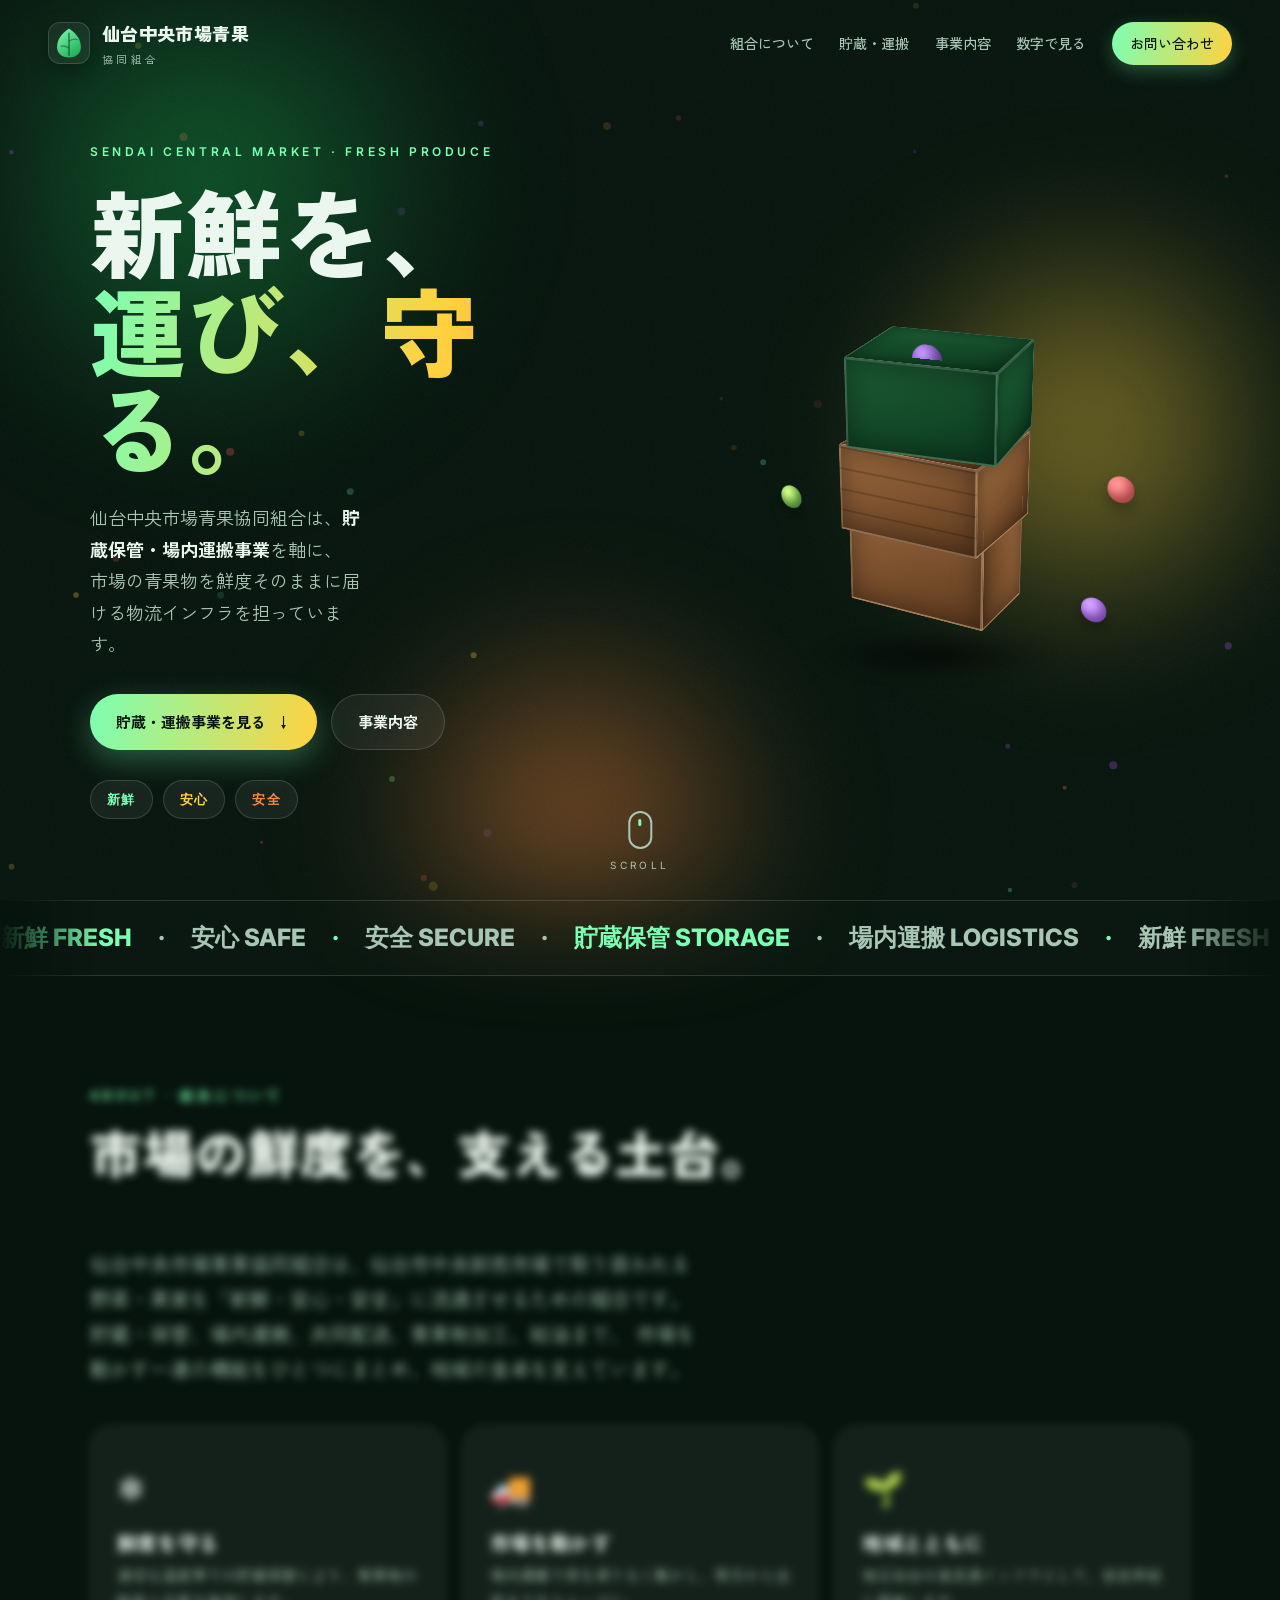
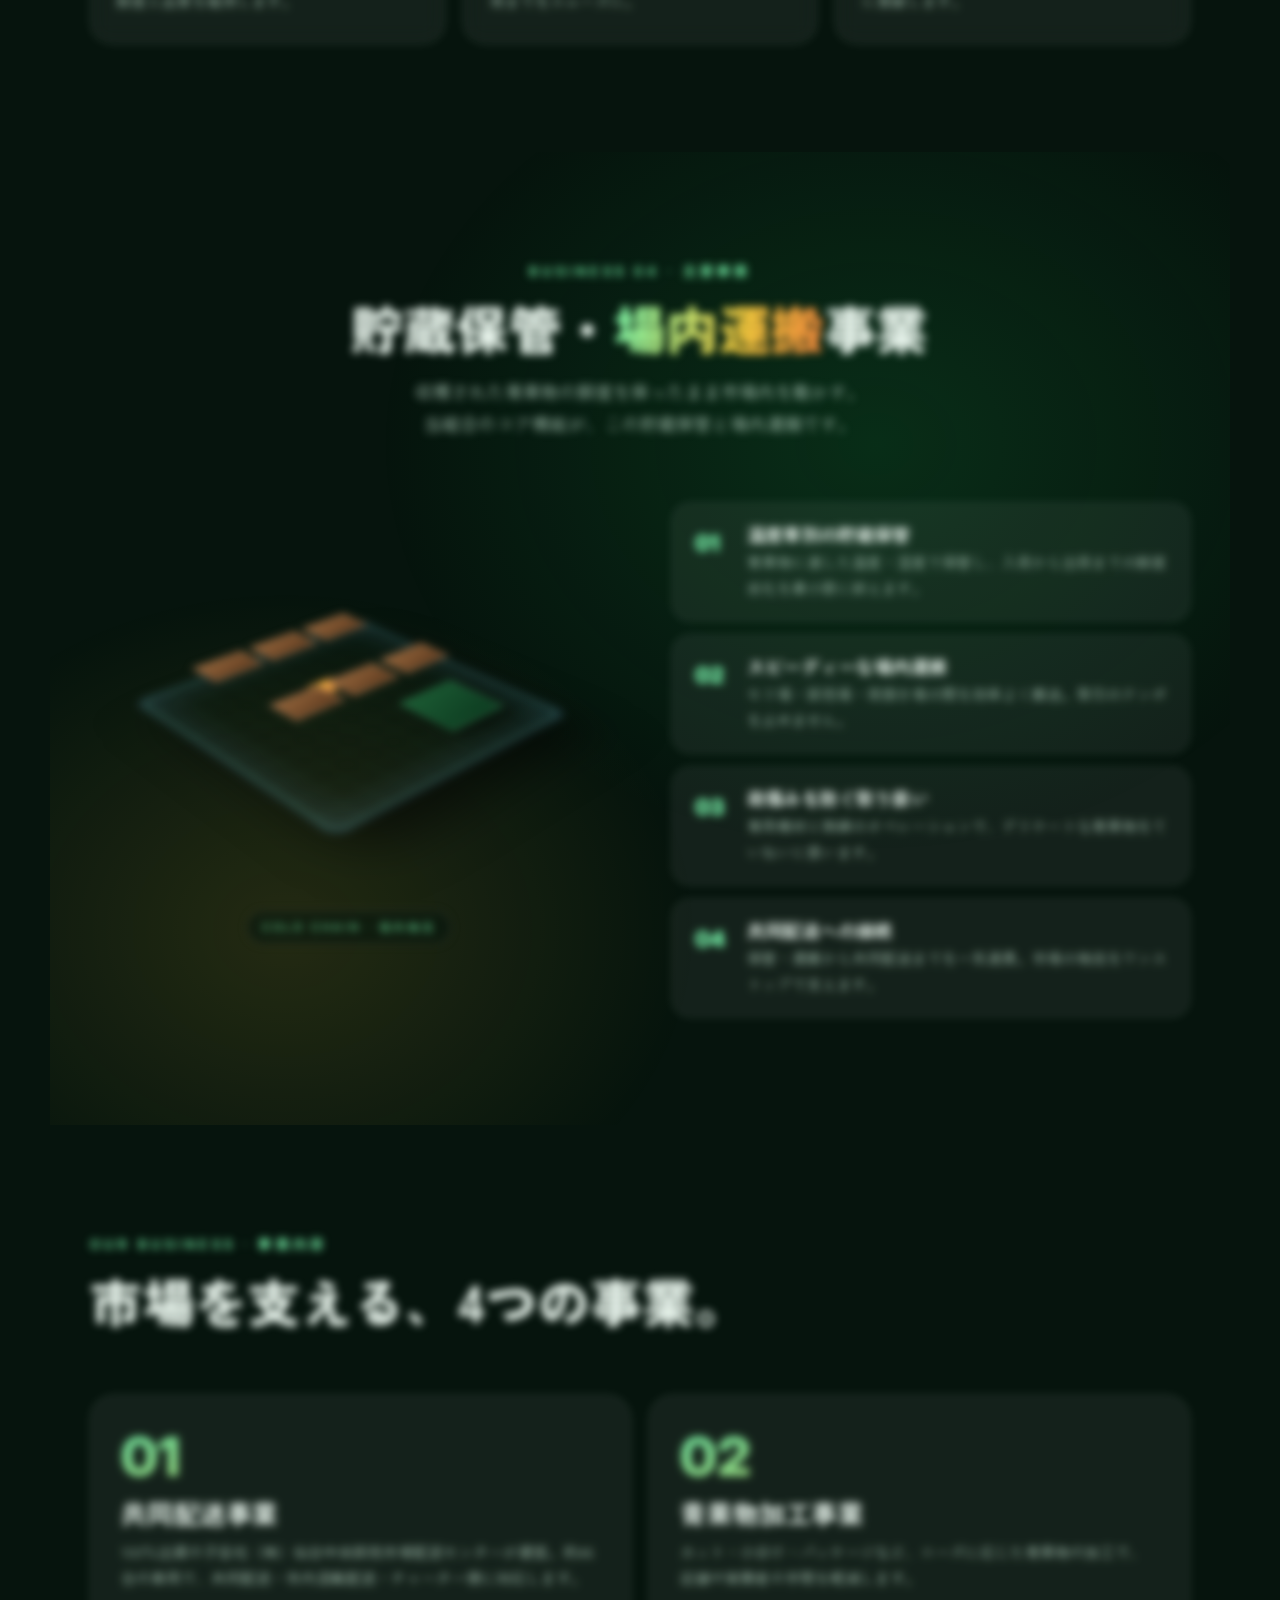
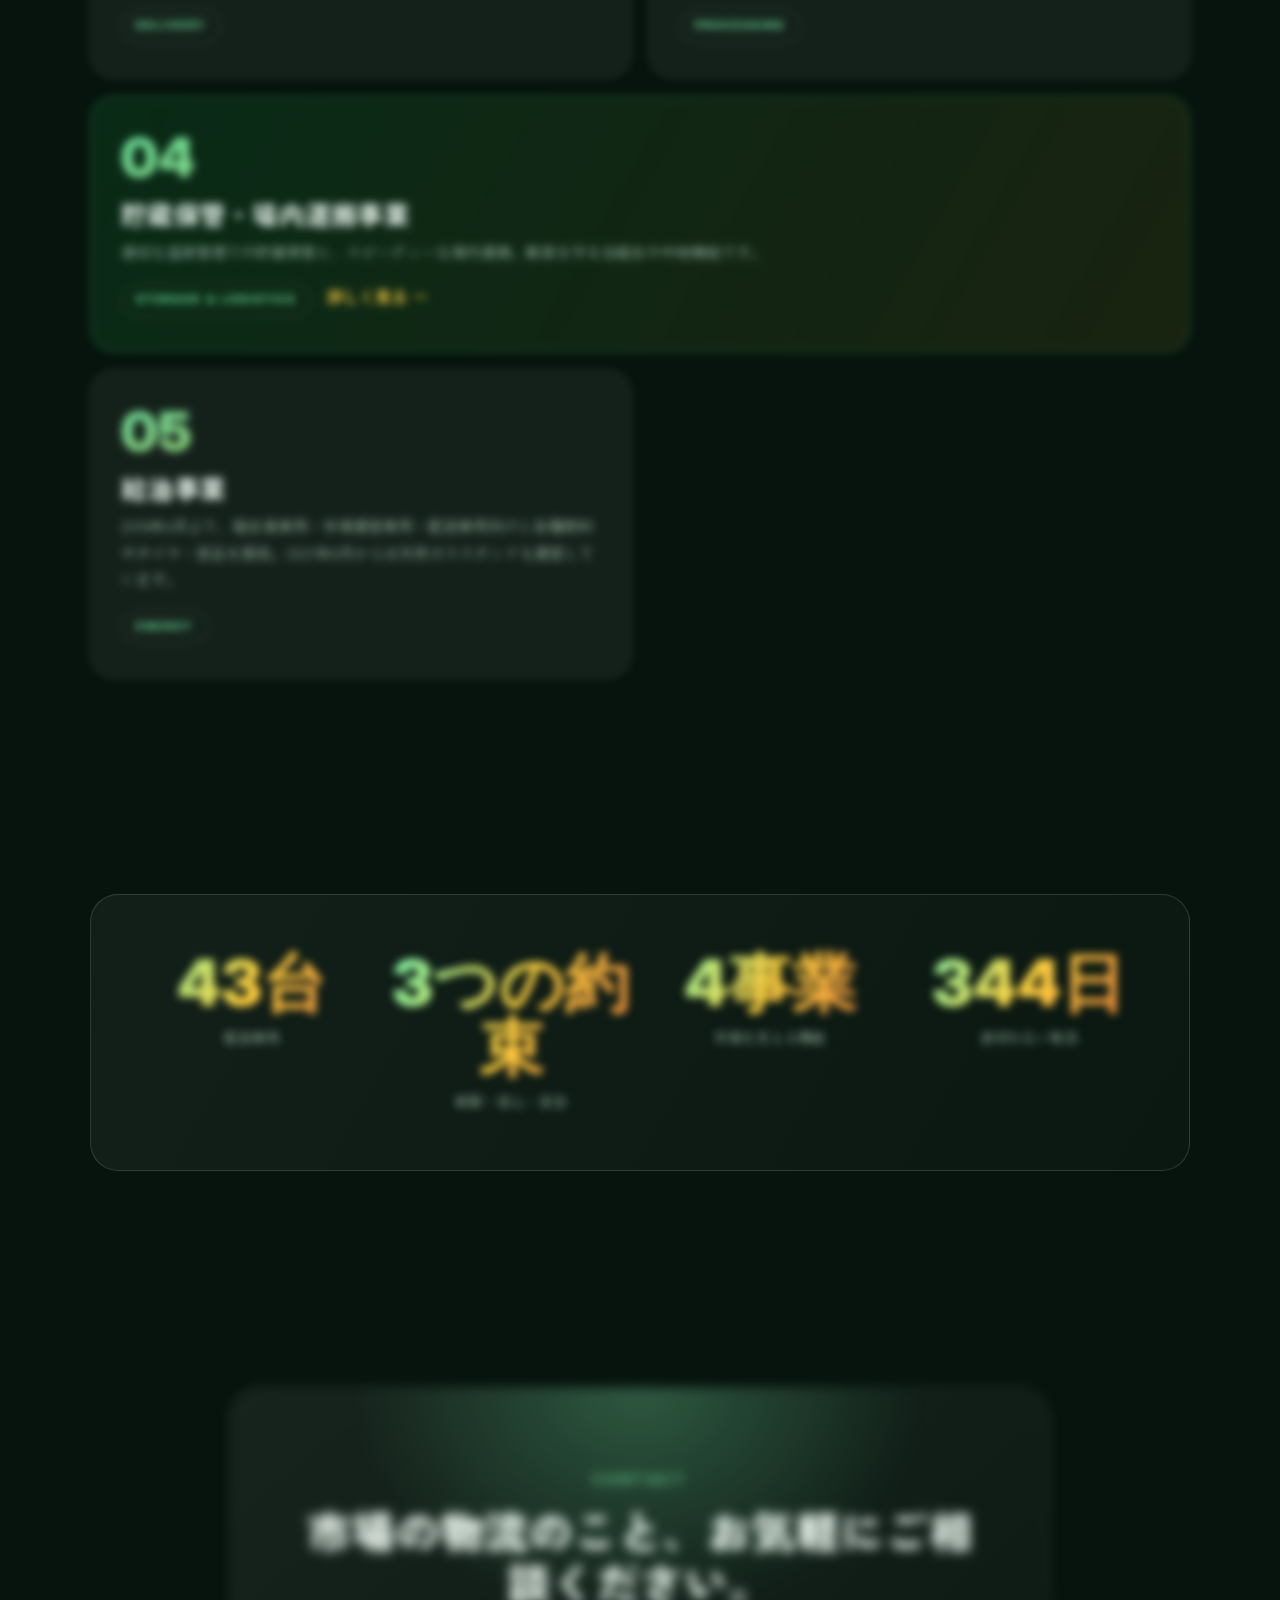
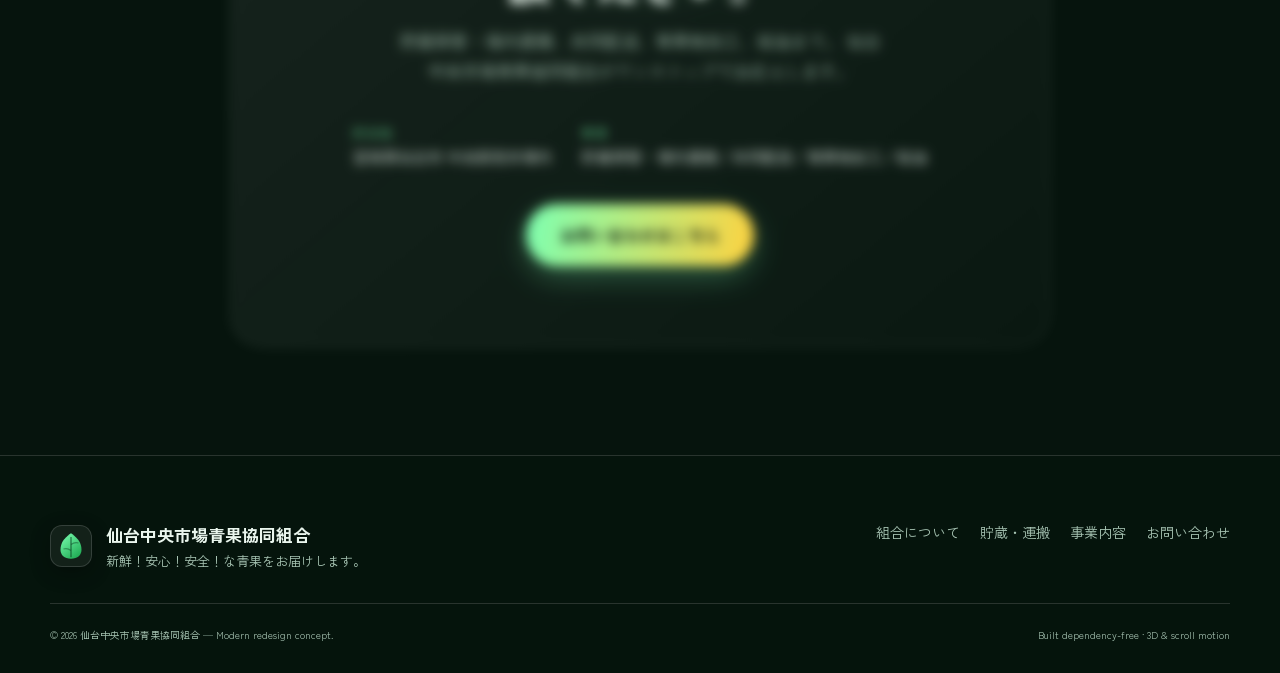
==== sendai-seika-modern/index.html @ ae113f22 "Add modern 3D redesign of Sendai Central Market produce co-op site New self-contained website (senda" ====
<!DOCTYPE html>
<html lang="ja">
<head>
<meta charset="UTF-8" />
<meta name="viewport" content="width=device-width, initial-scale=1.0" />
<meta name="theme-color" content="#0a1f14" />
<title>仙台中央市場青果協同組合 ｜ 貯蔵保管・場内運搬事業</title>
<meta name="description" content="新鮮！安心！安全！な青果をお届けする仙台中央市場青果協同組合。貯蔵保管・場内運搬事業を中心に、共同配送・青果物加工・給油事業を展開しています。" />
<link rel="preconnect" href="https://fonts.googleapis.com" />
<link rel="preconnect" href="https://fonts.gstatic.com" crossorigin />
<link href="https://fonts.googleapis.com/css2?family=Inter:wght@400;500;600;800;900&family=Noto+Sans+JP:wght@400;500;700;900&family=Zen+Kaku+Gothic+New:wght@500;700;900&display=swap" rel="stylesheet" />
<link rel="icon" href="assets/favicon.svg" type="image/svg+xml" />
<link rel="stylesheet" href="css/styles.css" />
</head>
<body>

<!-- ===== Scroll progress bar ===== -->
<div class="scroll-progress" id="scrollProgress" aria-hidden="true"></div>

<!-- ===== Animated grain / aurora background ===== -->
<canvas id="bgCanvas" class="bg-canvas" aria-hidden="true"></canvas>
<div class="aurora" aria-hidden="true">
  <span class="aurora__blob aurora__blob--1"></span>
  <span class="aurora__blob aurora__blob--2"></span>
  <span class="aurora__blob aurora__blob--3"></span>
</div>

<!-- ===== Navigation ===== -->
<header class="nav" id="nav">
  <a class="nav__brand" href="#top" aria-label="仙台中央市場青果協同組合 トップへ">
    <span class="nav__logo" aria-hidden="true">
      <svg viewBox="0 0 40 40" width="34" height="34"><use href="#leafmark"/></svg>
    </span>
    <span class="nav__brand-text">
      <strong>仙台中央市場青果</strong>
      <small>協同組合</small>
    </span>
  </a>
  <nav class="nav__links" aria-label="メインメニュー">
    <a href="#about">組合について</a>
    <a href="#focus">貯蔵・運搬</a>
    <a href="#business">事業内容</a>
    <a href="#stats">数字で見る</a>
    <a href="#contact" class="nav__cta">お問い合わせ</a>
  </nav>
  <button class="nav__burger" id="navBurger" aria-label="メニューを開く" aria-expanded="false">
    <span></span><span></span><span></span>
  </button>
</header>

<main id="top">

  <!-- ============ HERO ============ -->
  <section class="hero" id="hero">
    <div class="hero__copy">
      <p class="hero__eyebrow reveal" data-reveal>SENDAI CENTRAL MARKET · FRESH PRODUCE</p>
      <h1 class="hero__title">
        <span class="reveal" data-reveal data-delay="0">新鮮を、</span>
        <span class="reveal grad" data-reveal data-delay="80">運び、守る。</span>
      </h1>
      <p class="hero__lead reveal" data-reveal data-delay="160">
        仙台中央市場青果協同組合は、<strong>貯蔵保管・場内運搬事業</strong>を軸に、
        市場の青果物を鮮度そのままに届ける物流インフラを担っています。
      </p>
      <div class="hero__actions reveal" data-reveal data-delay="240">
        <a href="#focus" class="btn btn--primary">貯蔵・運搬事業を見る <span aria-hidden="true">↓</span></a>
        <a href="#business" class="btn btn--ghost">事業内容</a>
      </div>
      <ul class="hero__pills reveal" data-reveal data-delay="320">
        <li>新鮮</li><li>安心</li><li>安全</li>
      </ul>
    </div>

    <!-- Pure-CSS 3D scene: rotating stack of produce crates -->
    <div class="hero__stage" aria-hidden="true">
      <div class="scene3d" id="heroScene">
        <div class="crate-stack" id="crateStack">
          <!-- crate -->
          <div class="crate crate--1">
            <div class="crate__face crate__face--top"></div>
            <div class="crate__face crate__face--bottom"></div>
            <div class="crate__face crate__face--front"></div>
            <div class="crate__face crate__face--back"></div>
            <div class="crate__face crate__face--left"></div>
            <div class="crate__face crate__face--right"></div>
            <div class="crate__produce produce--tomato"></div>
            <div class="crate__produce produce--lemon"></div>
            <div class="crate__produce produce--green"></div>
          </div>
          <div class="crate crate--2">
            <div class="crate__face crate__face--top"></div>
            <div class="crate__face crate__face--bottom"></div>
            <div class="crate__face crate__face--front"></div>
            <div class="crate__face crate__face--back"></div>
            <div class="crate__face crate__face--left"></div>
            <div class="crate__face crate__face--right"></div>
            <div class="crate__produce produce--orange"></div>
            <div class="crate__produce produce--green2"></div>
          </div>
          <div class="crate crate--3">
            <div class="crate__face crate__face--top"></div>
            <div class="crate__face crate__face--bottom"></div>
            <div class="crate__face crate__face--front"></div>
            <div class="crate__face crate__face--back"></div>
            <div class="crate__face crate__face--left"></div>
            <div class="crate__face crate__face--right"></div>
            <div class="crate__produce produce--eggplant"></div>
          </div>
          <!-- floating fruits orbiting the stack -->
          <span class="orbit orbit--a"><i class="fruit fruit--apple"></i></span>
          <span class="orbit orbit--b"><i class="fruit fruit--lime"></i></span>
          <span class="orbit orbit--c"><i class="fruit fruit--berry"></i></span>
        </div>
        <div class="scene3d__shadow"></div>
      </div>
    </div>

    <a class="hero__scroll" href="#about" aria-label="下にスクロール">
      <span class="mouse"><span></span></span>
      <span class="hero__scroll-text">SCROLL</span>
    </a>
  </section>

  <!-- ============ MARQUEE ============ -->
  <div class="marquee" aria-hidden="true">
    <div class="marquee__track">
      <span>新鮮 FRESH</span><span>·</span><span>安心 SAFE</span><span>·</span><span>安全 SECURE</span><span>·</span>
      <span>貯蔵保管 STORAGE</span><span>·</span><span>場内運搬 LOGISTICS</span><span>·</span>
      <span>新鮮 FRESH</span><span>·</span><span>安心 SAFE</span><span>·</span><span>安全 SECURE</span><span>·</span>
      <span>貯蔵保管 STORAGE</span><span>·</span><span>場内運搬 LOGISTICS</span><span>·</span>
    </div>
  </div>

  <!-- ============ ABOUT ============ -->
  <section class="section about" id="about">
    <div class="section__head">
      <p class="kicker reveal" data-reveal>ABOUT · 組合について</p>
      <h2 class="reveal" data-reveal data-delay="80">市場の鮮度を、<br class="br-sp">支える土台。</h2>
    </div>
    <div class="about__grid">
      <p class="about__lead reveal" data-reveal data-delay="120">
        仙台中央市場青果協同組合は、仙台市中央卸売市場で取り扱われる
        野菜・果実を「新鮮・安心・安全」に流通させるための組合です。
        貯蔵・保管、場内運搬、共同配送、青果物加工、給油まで、
        市場を動かす一連の機能をひとつにまとめ、地域の食卓を支えています。
      </p>
      <div class="about__cards">
        <article class="glass tilt reveal" data-reveal data-delay="160">
          <div class="glass__icon">❄️</div>
          <h3>鮮度を守る</h3>
          <p>適切な温度帯での貯蔵保管により、青果物の鮮度と品質を維持します。</p>
        </article>
        <article class="glass tilt reveal" data-reveal data-delay="240">
          <div class="glass__icon">🚚</div>
          <h3>市場を動かす</h3>
          <p>場内運搬で荷を滞りなく動かし、取引から出荷までをスムーズに。</p>
        </article>
        <article class="glass tilt reveal" data-reveal data-delay="320">
          <div class="glass__icon">🌱</div>
          <h3>地域とともに</h3>
          <p>地元仙台の食流通インフラとして、安定供給に貢献します。</p>
        </article>
      </div>
    </div>
  </section>

  <!-- ============ FOCUS: business4 ============ -->
  <section class="section focus" id="focus">
    <div class="focus__bg" aria-hidden="true"></div>
    <div class="section__head section__head--center">
      <p class="kicker reveal" data-reveal>BUSINESS 04 · 主要事業</p>
      <h2 class="reveal" data-reveal data-delay="80">貯蔵保管・<span class="grad">場内運搬</span>事業</h2>
      <p class="section__sub reveal" data-reveal data-delay="140">
        収穫された青果物の鮮度を保ったまま市場内を動かす。<br class="br-pc">
        当組合のコア機能が、この貯蔵保管と場内運搬です。
      </p>
    </div>

    <div class="focus__layout">
      <!-- 3D isometric cold-storage warehouse -->
      <div class="warehouse reveal" data-reveal data-delay="120" aria-hidden="true">
        <div class="warehouse__scene" id="warehouseScene">
          <div class="iso">
            <div class="iso__floor"></div>
            <div class="iso__rack iso__rack--1">
              <span></span><span></span><span></span>
            </div>
            <div class="iso__rack iso__rack--2">
              <span></span><span></span><span></span>
            </div>
            <div class="iso__pallet"></div>
            <div class="iso__forklift">
              <div class="iso__forklift-body"></div>
              <div class="iso__forklift-fork"></div>
            </div>
            <div class="iso__cold"></div>
          </div>
        </div>
        <span class="warehouse__tag">COLD CHAIN · 場内物流</span>
      </div>

      <ul class="focus__features">
        <li class="feature reveal" data-reveal data-delay="160">
          <span class="feature__no">01</span>
          <div>
            <h3>温度帯別の貯蔵保管</h3>
            <p>青果物に適した温度・湿度で保管し、入荷から出荷までの鮮度劣化を最小限に抑えます。</p>
          </div>
        </li>
        <li class="feature reveal" data-reveal data-delay="220">
          <span class="feature__no">02</span>
          <div>
            <h3>スピーディーな場内運搬</h3>
            <p>セリ場・卸売場・荷捌き場の間を効率よく搬送。取引のテンポを止めません。</p>
          </div>
        </li>
        <li class="feature reveal" data-reveal data-delay="280">
          <span class="feature__no">03</span>
          <div>
            <h3>荷傷みを防ぐ取り扱い</h3>
            <p>専用機材と熟練のオペレーションで、デリケートな青果物をていねいに扱います。</p>
          </div>
        </li>
        <li class="feature reveal" data-reveal data-delay="340">
          <span class="feature__no">04</span>
          <div>
            <h3>共同配送への接続</h3>
            <p>保管・運搬から共同配送までを一気通貫。市場の物流をワンストップで支えます。</p>
          </div>
        </li>
      </ul>
    </div>
  </section>

  <!-- ============ BUSINESS GRID ============ -->
  <section class="section business" id="business">
    <div class="section__head">
      <p class="kicker reveal" data-reveal>OUR BUSINESS · 事業内容</p>
      <h2 class="reveal" data-reveal data-delay="80">市場を支える、<br class="br-sp">4つの事業。</h2>
    </div>
    <div class="biz-grid">
      <article class="biz-card reveal" data-reveal data-delay="80">
        <div class="biz-card__num">01</div>
        <h3>共同配送事業</h3>
        <p>100％出資の子会社（株）仙台中央卸売市場配送センターが運営。約46台の車両で、共同配送・市内混載配送・チャーター便に対応します。</p>
        <span class="biz-card__chip">DELIVERY</span>
      </article>
      <article class="biz-card reveal" data-reveal data-delay="160">
        <div class="biz-card__num">02</div>
        <h3>青果物加工事業</h3>
        <p>カット・小分け・パッケージなど、ニーズに応じた青果物の加工で、店舗や実需者の手間を軽減します。</p>
        <span class="biz-card__chip">PROCESSING</span>
      </article>
      <article class="biz-card biz-card--feature reveal" data-reveal data-delay="240">
        <div class="biz-card__num">04</div>
        <h3>貯蔵保管・場内運搬事業</h3>
        <p>適切な温度管理での貯蔵保管と、スピーディーな場内運搬。鮮度を守る当組合の中核機能です。</p>
        <span class="biz-card__chip">STORAGE &amp; LOGISTICS</span>
        <a class="biz-card__link" href="#focus">詳しく見る →</a>
      </article>
      <article class="biz-card reveal" data-reveal data-delay="320">
        <div class="biz-card__num">05</div>
        <h3>給油事業</h3>
        <p>2019年4月より、組合員車両・市場運営車両・配送車両向けに各種燃料やタイヤ・部品を販売。2021年8月からは天然ガススタンドも運営しています。</p>
        <span class="biz-card__chip">ENERGY</span>
      </article>
    </div>
  </section>

  <!-- ============ STATS ============ -->
  <section class="section stats" id="stats">
    <div class="stats__inner">
      <div class="stat reveal" data-reveal>
        <span class="stat__num" data-count="46" data-suffix="台">0</span>
        <span class="stat__label">配送車両</span>
      </div>
      <div class="stat reveal" data-reveal data-delay="80">
        <span class="stat__num" data-count="3" data-suffix="つの約束">0</span>
        <span class="stat__label">新鮮・安心・安全</span>
      </div>
      <div class="stat reveal" data-reveal data-delay="160">
        <span class="stat__num" data-count="4" data-suffix="事業">0</span>
        <span class="stat__label">市場を支える機能</span>
      </div>
      <div class="stat reveal" data-reveal data-delay="240">
        <span class="stat__num" data-count="365" data-suffix="日">0</span>
        <span class="stat__label">途切れない物流</span>
      </div>
    </div>
  </section>

  <!-- ============ CTA / CONTACT ============ -->
  <section class="section contact" id="contact">
    <div class="contact__card reveal" data-reveal>
      <div class="contact__glow" aria-hidden="true"></div>
      <p class="kicker">CONTACT</p>
      <h2>市場の物流のこと、<br class="br-sp">お気軽にご相談ください。</h2>
      <p class="contact__lead">
        貯蔵保管・場内運搬、共同配送、青果物加工、給油まで。
        仙台中央市場青果協同組合がワンストップでお応えします。
      </p>
      <div class="contact__info">
        <div>
          <span class="contact__label">所在地</span>
          <p>宮城県仙台市 中央卸売市場内</p>
        </div>
        <div>
          <span class="contact__label">事業</span>
          <p>貯蔵保管・場内運搬／共同配送／青果物加工／給油</p>
        </div>
      </div>
      <a class="btn btn--primary btn--lg" href="mailto:info@example.jp">お問い合わせはこちら</a>
    </div>
  </section>

</main>

<footer class="footer">
  <div class="footer__top">
    <div class="footer__brand">
      <span class="nav__logo" aria-hidden="true"><svg viewBox="0 0 40 40" width="30" height="30"><use href="#leafmark"/></svg></span>
      <div>
        <strong>仙台中央市場青果協同組合</strong>
        <p>新鮮！安心！安全！な青果をお届けします。</p>
      </div>
    </div>
    <nav class="footer__nav" aria-label="フッターメニュー">
      <a href="#about">組合について</a>
      <a href="#focus">貯蔵・運搬</a>
      <a href="#business">事業内容</a>
      <a href="#contact">お問い合わせ</a>
    </nav>
  </div>
  <div class="footer__bottom">
    <small>© <span id="year"></span> 仙台中央市場青果協同組合 — Modern redesign concept.</small>
    <small>Built dependency-free · 3D &amp; scroll motion</small>
  </div>
</footer>

<!-- ===== Shared SVG defs ===== -->
<svg width="0" height="0" style="position:absolute" aria-hidden="true">
  <defs>
    <symbol id="leafmark" viewBox="0 0 40 40">
      <path d="M20 3C11 9 6 16 6 25c0 7 5 12 14 12s14-5 14-12C34 16 29 9 20 3Z" fill="url(#lg1)"/>
      <path d="M20 8c0 12 0 20 0 27" stroke="#0a3d1f" stroke-width="2" fill="none" opacity=".55"/>
      <path d="M20 18c4-3 7-3 10-2M20 26c-4-3-7-3-10-2" stroke="#0a3d1f" stroke-width="1.6" fill="none" opacity=".45"/>
      <linearGradient id="lg1" x1="6" y1="3" x2="34" y2="37" gradientUnits="userSpaceOnUse">
        <stop stop-color="#7CFFB2"/><stop offset="1" stop-color="#16A34A"/>
      </linearGradient>
    </symbol>
  </defs>
</svg>

<script src="js/main.js"></script>
</body>
</html>
---- sendai-seika-modern/css/styles.css ----
/* =========================================================
   仙台中央市場青果協同組合 — Modern redesign
   Dependency-free. 3D (CSS transforms) + scroll motion.
   ========================================================= */

:root{
  --bg:#06140d;
  --bg-2:#0a1f14;
  --ink:#eaf6ee;
  --ink-dim:#a9c6b5;
  --green:#16a34a;
  --green-bright:#7cffb2;
  --green-deep:#0a3d1f;
  --citrus:#ffd23f;
  --orange:#ff8a3d;
  --tomato:#ff5a5f;
  --berry:#a855f7;
  --glass:rgba(255,255,255,.06);
  --glass-brd:rgba(255,255,255,.14);
  --maxw:1180px;
  --ease:cubic-bezier(.22,1,.36,1);
  --font-jp:"Zen Kaku Gothic New","Noto Sans JP",system-ui,sans-serif;
  --font-en:"Inter",system-ui,sans-serif;
}

*{box-sizing:border-box;margin:0;padding:0}
html{scroll-behavior:smooth}
body{
  font-family:var(--font-jp);
  background:var(--bg);
  color:var(--ink);
  line-height:1.75;
  overflow-x:hidden;
  -webkit-font-smoothing:antialiased;
}
img{max-width:100%;display:block}
a{color:inherit;text-decoration:none}
h1,h2,h3{font-family:var(--font-jp);line-height:1.18;letter-spacing:.01em}

.grad{
  background:linear-gradient(100deg,var(--green-bright),var(--citrus) 60%,var(--orange));
  -webkit-background-clip:text;background-clip:text;color:transparent;
}

/* ---------- Background FX ---------- */
.bg-canvas{position:fixed;inset:0;z-index:-3;opacity:.5}
.aurora{position:fixed;inset:0;z-index:-2;overflow:hidden;filter:blur(60px);pointer-events:none}
.aurora__blob{position:absolute;border-radius:50%;opacity:.5;mix-blend-mode:screen;animation:drift 22s var(--ease) infinite alternate}
.aurora__blob--1{width:48vw;height:48vw;left:-8vw;top:-10vw;background:radial-gradient(circle,#16a34a,transparent 65%)}
.aurora__blob--2{width:42vw;height:42vw;right:-6vw;top:18vh;background:radial-gradient(circle,#ffd23f,transparent 62%);animation-delay:-6s}
.aurora__blob--3{width:40vw;height:40vw;left:25vw;bottom:-14vw;background:radial-gradient(circle,#ff8a3d,transparent 62%);animation-delay:-12s}
@keyframes drift{to{transform:translate3d(6vw,4vh,0) scale(1.15)}}

body::after{ /* subtle grain */
  content:"";position:fixed;inset:0;z-index:-1;pointer-events:none;opacity:.05;
  background-image:url("data:image/svg+xml,%3Csvg xmlns='http://www.w3.org/2000/svg' width='120' height='120'%3E%3Cfilter id='n'%3E%3CfeTurbulence type='fractalNoise' baseFrequency='.85' numOctaves='2'/%3E%3C/filter%3E%3Crect width='100%25' height='100%25' filter='url(%23n)'/%3E%3C/svg%3E");
}

/* ---------- Scroll progress ---------- */
.scroll-progress{position:fixed;top:0;left:0;height:3px;width:0;z-index:200;
  background:linear-gradient(90deg,var(--green-bright),var(--citrus),var(--orange));
  box-shadow:0 0 12px rgba(124,255,178,.6)}

/* ---------- Nav ---------- */
.nav{
  position:fixed;top:0;left:0;right:0;z-index:100;
  display:flex;align-items:center;justify-content:space-between;
  padding:18px clamp(16px,4vw,48px);
  transition:background .4s var(--ease),backdrop-filter .4s,padding .4s var(--ease);
}
.nav.scrolled{
  background:rgba(6,20,13,.7);backdrop-filter:blur(14px);
  border-bottom:1px solid var(--glass-brd);padding-top:12px;padding-bottom:12px;
}
.nav__brand{display:flex;align-items:center;gap:12px}
.nav__logo{display:grid;place-items:center;width:42px;height:42px;border-radius:12px;
  background:var(--glass);border:1px solid var(--glass-brd);box-shadow:0 6px 20px rgba(0,0,0,.3)}
.nav__brand-text strong{display:block;font-weight:900;font-size:clamp(15px,2.4vw,18px);letter-spacing:.02em}
.nav__brand-text small{display:block;font-size:11px;color:var(--ink-dim);letter-spacing:.3em}
.nav__links{display:flex;align-items:center;gap:clamp(14px,2vw,30px)}
.nav__links a{font-size:14px;font-weight:500;color:var(--ink-dim);transition:color .25s}
.nav__links a:hover{color:var(--ink)}
.nav__cta{padding:9px 18px;border-radius:999px;color:var(--bg)!important;font-weight:700;
  background:linear-gradient(100deg,var(--green-bright),var(--citrus));
  box-shadow:0 6px 18px rgba(124,255,178,.25)}
.nav__cta:hover{filter:brightness(1.08)}
.nav__burger{display:none;flex-direction:column;gap:5px;background:none;border:0;cursor:pointer;padding:8px}
.nav__burger span{width:26px;height:2px;background:var(--ink);border-radius:2px;transition:.3s var(--ease)}
.nav__burger[aria-expanded="true"] span:nth-child(1){transform:translateY(7px) rotate(45deg)}
.nav__burger[aria-expanded="true"] span:nth-child(2){opacity:0}
.nav__burger[aria-expanded="true"] span:nth-child(3){transform:translateY(-7px) rotate(-45deg)}

/* ---------- Buttons ---------- */
.btn{display:inline-flex;align-items:center;gap:10px;font-weight:700;font-size:15px;
  padding:14px 26px;border-radius:999px;transition:transform .3s var(--ease),box-shadow .3s,filter .3s;will-change:transform}
.btn--primary{color:var(--bg);background:linear-gradient(100deg,var(--green-bright),var(--citrus));
  box-shadow:0 10px 30px rgba(124,255,178,.3)}
.btn--primary:hover{transform:translateY(-3px);box-shadow:0 16px 40px rgba(124,255,178,.45)}
.btn--ghost{border:1px solid var(--glass-brd);color:var(--ink);background:var(--glass)}
.btn--ghost:hover{transform:translateY(-3px);border-color:var(--green-bright)}
.btn--lg{padding:17px 34px;font-size:16px}

/* ---------- Layout helpers ---------- */
.section{position:relative;max-width:var(--maxw);margin:0 auto;padding:clamp(80px,12vh,150px) clamp(18px,5vw,40px)}
.section__head{margin-bottom:clamp(36px,6vw,64px)}
.section__head--center{text-align:center;max-width:760px;margin-inline:auto}
.kicker{font-family:var(--font-en);font-size:13px;letter-spacing:.32em;font-weight:600;color:var(--green-bright);margin-bottom:14px}
.section__head h2{font-size:clamp(28px,5.4vw,52px);font-weight:900}
.section__sub{margin-top:18px;color:var(--ink-dim);font-size:clamp(15px,2vw,18px)}
.br-sp{display:none}
@media(max-width:640px){.br-sp{display:block}.br-pc{display:none}}

/* ---------- Reveal animation ---------- */
[data-reveal]{opacity:0;transform:translate3d(0,38px,0);
  filter:blur(6px);transition:opacity .9s var(--ease),transform .9s var(--ease),filter .9s var(--ease)}
[data-reveal].in{opacity:1;transform:none;filter:none}
[data-reveal].out{opacity:0;transform:translate3d(0,-26px,0);filter:blur(4px)} /* fade OUT on scroll up past */

/* =========================================================
   HERO
   ========================================================= */
.hero{position:relative;min-height:100vh;display:grid;grid-template-columns:1.05fr .95fr;align-items:center;gap:30px;
  max-width:var(--maxw);margin:0 auto;padding:120px clamp(18px,5vw,40px) 60px}
.hero__eyebrow{font-family:var(--font-en);letter-spacing:.3em;font-size:12px;font-weight:600;color:var(--green-bright);margin-bottom:20px}
.hero__title{font-size:clamp(44px,8.5vw,96px);font-weight:900;line-height:1.02;letter-spacing:.01em}
.hero__title span{display:block}
.hero__lead{margin-top:26px;max-width:30ch;color:var(--ink-dim);font-size:clamp(15px,2vw,18px)}
.hero__lead strong{color:var(--ink)}
.hero__actions{display:flex;flex-wrap:wrap;gap:14px;margin-top:34px}
.hero__pills{display:flex;gap:10px;list-style:none;margin-top:30px}
.hero__pills li{font-family:var(--font-en);font-weight:800;font-size:13px;letter-spacing:.1em;
  padding:7px 16px;border-radius:999px;border:1px solid var(--glass-brd);background:var(--glass);color:var(--green-bright)}
.hero__pills li:nth-child(2){color:var(--citrus)}
.hero__pills li:nth-child(3){color:var(--orange)}

/* scroll cue */
.hero__scroll{position:absolute;left:50%;bottom:26px;transform:translateX(-50%);display:flex;flex-direction:column;align-items:center;gap:8px;color:var(--ink-dim)}
.hero__scroll-text{font-family:var(--font-en);font-size:10px;letter-spacing:.34em}
.mouse{width:24px;height:38px;border:2px solid var(--ink-dim);border-radius:14px;display:grid;justify-items:center;padding-top:6px}
.mouse span{width:3px;height:7px;border-radius:3px;background:var(--green-bright);animation:wheel 1.6s var(--ease) infinite}
@keyframes wheel{0%{opacity:0;transform:translateY(-3px)}40%{opacity:1}100%{opacity:0;transform:translateY(9px)}}

/* ---------- 3D crate scene ---------- */
.hero__stage{position:relative;height:min(74vh,560px);display:grid;place-items:center;perspective:1200px}
.scene3d{position:relative;width:340px;height:340px;transform-style:preserve-3d;
  animation:floaty 7s var(--ease) infinite alternate}
@keyframes floaty{to{transform:translateY(-18px)}}
.scene3d__shadow{position:absolute;left:50%;bottom:-30px;width:240px;height:50px;transform:translateX(-50%);
  background:radial-gradient(ellipse,rgba(0,0,0,.55),transparent 70%);filter:blur(6px)}

.crate-stack{position:absolute;inset:0;transform-style:preserve-3d;
  transform:rotateX(-22deg) rotateY(var(--ry,-28deg));
  animation:spin 26s linear infinite}
@keyframes spin{to{transform:rotateX(-22deg) rotateY(332deg)}}

.crate{position:absolute;left:50%;top:50%;width:150px;height:90px;transform-style:preserve-3d;margin:-45px 0 0 -75px}
.crate--1{transform:translateY(70px) rotateX(90deg)}
.crate--2{transform:translateY(0)}
.crate--3{transform:translateY(-92px) translateX(6px) rotateY(8deg)}
.crate__face{position:absolute;border:2px solid rgba(255,255,255,.16);background:linear-gradient(160deg,#1c5c34,#0c3a1f);
  box-shadow:inset 0 0 30px rgba(0,0,0,.4)}
.crate--1 .crate__face,.crate--2 .crate__face{background:linear-gradient(160deg,#9c6b3f,#5e3a1e)} /* wood crates */
.crate__face--front,.crate__face--back{width:150px;height:90px}
.crate__face--front{transform:translateZ(60px)}
.crate__face--back{transform:translateZ(-60px) rotateY(180deg)}
.crate__face--left,.crate__face--right{width:120px;height:90px;left:15px}
.crate__face--left{transform:rotateY(-90deg) translateZ(75px)}
.crate__face--right{transform:rotateY(90deg) translateZ(75px)}
.crate__face--top,.crate__face--bottom{width:150px;height:120px;top:-15px}
.crate__face--top{transform:rotateX(90deg) translateZ(45px)}
.crate__face--bottom{transform:rotateX(-90deg) translateZ(45px)}
/* wooden slat lines */
.crate--1 .crate__face--front,.crate--2 .crate__face--front,
.crate--1 .crate__face--back,.crate--2 .crate__face--back{
  background-image:repeating-linear-gradient(180deg,rgba(0,0,0,.18) 0 2px,transparent 2px 22px),linear-gradient(160deg,#9c6b3f,#5e3a1e)}

/* produce balls inside the top crate */
.crate__produce{position:absolute;border-radius:50%;transform-style:preserve-3d;box-shadow:inset -6px -8px 12px rgba(0,0,0,.35)}
.crate--3 .crate__produce,.crate--2 .crate__produce{top:-14px}
.produce--tomato{width:34px;height:34px;left:30px;background:radial-gradient(circle at 35% 30%,#ff8a8a,var(--tomato));transform:translateZ(40px)}
.produce--lemon{width:30px;height:30px;left:70px;background:radial-gradient(circle at 35% 30%,#fff08a,var(--citrus));transform:translateZ(20px)}
.produce--green{width:30px;height:30px;left:100px;background:radial-gradient(circle at 35% 30%,#bff7c0,#3fae5a);transform:translateZ(46px)}
.produce--orange{width:34px;height:34px;left:40px;background:radial-gradient(circle at 35% 30%,#ffc58a,var(--orange));transform:translateZ(40px)}
.produce--green2{width:28px;height:28px;left:86px;background:radial-gradient(circle at 35% 30%,#bff7c0,#3fae5a);transform:translateZ(24px)}
.produce--eggplant{width:30px;height:30px;left:60px;background:radial-gradient(circle at 35% 30%,#c79bff,#6b2fb0);transform:translateZ(40px)}

/* orbiting fruits */
.orbit{position:absolute;left:50%;top:50%;transform-style:preserve-3d}
.orbit--a{animation:orbit 12s linear infinite}
.orbit--b{animation:orbit 16s linear infinite reverse}
.orbit--c{animation:orbit 20s linear infinite}
@keyframes orbit{to{transform:rotateY(360deg)}}
.fruit{position:absolute;display:block;width:26px;height:26px;border-radius:50%;box-shadow:inset -5px -6px 10px rgba(0,0,0,.35),0 8px 16px rgba(0,0,0,.3)}
.fruit--apple{transform:translateX(180px) translateY(-40px);background:radial-gradient(circle at 35% 30%,#ff9a9a,var(--tomato))}
.fruit--lime{transform:translateX(-190px) translateY(40px);background:radial-gradient(circle at 35% 30%,#d7ff8a,#4cae2f)}
.fruit--berry{transform:translateX(160px) translateY(90px);background:radial-gradient(circle at 35% 30%,#d6a8ff,var(--berry))}

/* ---------- Marquee ---------- */
.marquee{overflow:hidden;border-block:1px solid var(--glass-brd);background:rgba(255,255,255,.02);padding:16px 0;mask-image:linear-gradient(90deg,transparent,#000 8%,#000 92%,transparent)}
.marquee__track{display:flex;gap:26px;width:max-content;animation:marquee 26s linear infinite;
  font-family:var(--font-en);font-weight:800;font-size:clamp(16px,2.4vw,24px);color:var(--ink-dim);white-space:nowrap}
.marquee__track span:nth-child(3n+1){color:var(--green-bright)}
@keyframes marquee{to{transform:translateX(-50%)}}

/* ---------- About ---------- */
.about__grid{display:grid;grid-template-columns:1fr;gap:40px}
.about__lead{font-size:clamp(16px,2.2vw,20px);color:var(--ink-dim);max-width:62ch}
.about__lead{}
.about__cards{display:grid;grid-template-columns:repeat(3,1fr);gap:18px}
.glass{position:relative;padding:30px 26px;border-radius:22px;background:var(--glass);
  border:1px solid var(--glass-brd);backdrop-filter:blur(10px);overflow:hidden;
  transition:transform .4s var(--ease),border-color .4s,box-shadow .4s}
.glass:hover{transform:translateY(-8px);border-color:var(--green-bright);box-shadow:0 20px 50px rgba(0,0,0,.4)}
.glass__icon{font-size:34px;margin-bottom:14px}
.glass h3{font-size:20px;margin-bottom:8px}
.glass p{color:var(--ink-dim);font-size:14.5px}

/* ---------- Focus / business4 ---------- */
.focus{overflow:hidden}
.focus__bg{position:absolute;inset:0;z-index:-1;
  background:radial-gradient(60% 60% at 70% 30%,rgba(22,163,74,.18),transparent 70%),
             radial-gradient(50% 50% at 20% 80%,rgba(255,210,63,.12),transparent 70%)}
.focus__layout{display:grid;grid-template-columns:1fr 1fr;gap:clamp(30px,5vw,64px);align-items:center}

/* isometric warehouse */
.warehouse{position:relative;display:grid;place-items:center;min-height:380px;perspective:1000px}
.warehouse__scene{transform-style:preserve-3d}
.iso{position:relative;width:300px;height:300px;transform-style:preserve-3d;
  transform:rotateX(58deg) rotateZ(-42deg);animation:isoFloat 8s var(--ease) infinite alternate}
@keyframes isoFloat{to{transform:rotateX(58deg) rotateZ(-50deg) translateZ(14px)}}
.iso__floor{position:absolute;inset:0;border-radius:16px;
  background:linear-gradient(135deg,#0f3a23,#082615);border:2px solid rgba(124,255,178,.25);
  background-image:linear-gradient(rgba(124,255,178,.08) 1px,transparent 1px),linear-gradient(90deg,rgba(124,255,178,.08) 1px,transparent 1px);
  background-size:30px 30px;box-shadow:0 40px 60px rgba(0,0,0,.5)}
.iso__rack{position:absolute;width:200px;height:40px;display:flex;gap:10px;transform-style:preserve-3d}
.iso__rack span{flex:1;height:40px;background:linear-gradient(160deg,#9c6b3f,#5e3a1e);border:2px solid rgba(255,255,255,.18);
  transform:translateZ(40px);box-shadow:0 0 0 40px transparent}
.iso__rack span::after{content:"";position:absolute;inset:0;transform:translateZ(40px);
  background:repeating-linear-gradient(90deg,rgba(0,0,0,.2) 0 2px,transparent 2px 14px)}
.iso__rack--1{top:40px;left:40px}
.iso__rack--2{top:150px;left:50px}
.iso__pallet{position:absolute;top:210px;left:160px;width:70px;height:70px;
  background:linear-gradient(160deg,#1c5c34,#0c3a1f);border:2px solid rgba(124,255,178,.3);
  transform:translateZ(26px);box-shadow:0 16px 26px rgba(0,0,0,.4)}
.iso__cold{position:absolute;inset:-6px;border-radius:18px;pointer-events:none;
  box-shadow:inset 0 0 60px rgba(124,200,255,.25);animation:coldPulse 4s ease-in-out infinite}
@keyframes coldPulse{50%{box-shadow:inset 0 0 90px rgba(124,200,255,.45)}}
.iso__forklift{position:absolute;top:120px;left:120px;width:46px;height:30px;transform-style:preserve-3d;
  animation:lift 6s var(--ease) infinite}
@keyframes lift{0%,100%{transform:translate(0,0)}50%{transform:translate(60px,40px)}}
.iso__forklift-body{position:absolute;width:34px;height:24px;background:linear-gradient(160deg,#ffd23f,#ff8a3d);
  border:2px solid rgba(0,0,0,.3);transform:translateZ(22px);border-radius:4px}
.iso__forklift-fork{position:absolute;left:30px;top:6px;width:18px;height:6px;background:#cfcfcf;transform:translateZ(22px)}
.warehouse__tag{position:absolute;bottom:6px;font-family:var(--font-en);font-size:11px;letter-spacing:.28em;
  color:var(--green-bright);padding:6px 14px;border:1px solid var(--glass-brd);border-radius:999px;background:rgba(6,20,13,.6)}

.focus__features{list-style:none;display:grid;gap:14px}
.feature{display:flex;gap:18px;padding:20px 22px;border-radius:18px;background:var(--glass);
  border:1px solid var(--glass-brd);transition:transform .35s var(--ease),border-color .35s}
.feature:hover{transform:translateX(8px);border-color:var(--green-bright)}
.feature__no{font-family:var(--font-en);font-weight:900;font-size:22px;color:var(--green-bright);min-width:34px}
.feature h3{font-size:18px;margin-bottom:4px}
.feature p{color:var(--ink-dim);font-size:14.5px}

/* ---------- Business grid ---------- */
.biz-grid{display:grid;grid-template-columns:repeat(2,1fr);gap:18px}
.biz-card{position:relative;padding:34px 30px;border-radius:24px;background:var(--glass);
  border:1px solid var(--glass-brd);overflow:hidden;transition:transform .4s var(--ease),box-shadow .4s,border-color .4s}
.biz-card::before{content:"";position:absolute;inset:0;opacity:0;transition:opacity .4s;
  background:radial-gradient(60% 80% at 80% 0%,rgba(124,255,178,.16),transparent 70%)}
.biz-card:hover{transform:translateY(-8px);border-color:var(--green-bright);box-shadow:0 24px 60px rgba(0,0,0,.45)}
.biz-card:hover::before{opacity:1}
.biz-card__num{font-family:var(--font-en);font-weight:900;font-size:54px;line-height:1;
  background:linear-gradient(160deg,var(--green-bright),var(--citrus));-webkit-background-clip:text;background-clip:text;color:transparent;opacity:.85;margin-bottom:14px}
.biz-card h3{font-size:clamp(20px,2.6vw,26px);margin-bottom:10px}
.biz-card p{color:var(--ink-dim);font-size:15px}
.biz-card__chip{display:inline-block;margin-top:18px;font-family:var(--font-en);font-size:11px;letter-spacing:.18em;font-weight:700;
  color:var(--green-bright);padding:6px 14px;border:1px solid var(--glass-brd);border-radius:999px}
.biz-card__link{display:inline-block;margin-top:16px;margin-left:12px;font-weight:700;color:var(--citrus)}
.biz-card--feature{grid-column:span 2;background:linear-gradient(120deg,rgba(22,163,74,.16),rgba(255,210,63,.08));border-color:rgba(124,255,178,.3)}
@media(max-width:760px){.biz-card--feature{grid-column:span 1}}

/* ---------- Stats ---------- */
.stats__inner{display:grid;grid-template-columns:repeat(4,1fr);gap:18px;text-align:center;
  padding:clamp(34px,5vw,56px) clamp(20px,4vw,40px);border-radius:28px;
  background:linear-gradient(120deg,rgba(255,255,255,.05),rgba(255,255,255,.02));border:1px solid var(--glass-brd)}
.stat__num{display:block;font-family:var(--font-en);font-weight:900;font-size:clamp(38px,6vw,64px);line-height:1;
  background:linear-gradient(120deg,var(--green-bright),var(--citrus),var(--orange));-webkit-background-clip:text;background-clip:text;color:transparent}
.stat__label{display:block;margin-top:10px;color:var(--ink-dim);font-size:14px}

/* ---------- Contact ---------- */
.contact__card{position:relative;text-align:center;max-width:820px;margin-inline:auto;
  padding:clamp(40px,7vw,80px) clamp(24px,5vw,60px);border-radius:32px;overflow:hidden;
  background:linear-gradient(140deg,rgba(255,255,255,.07),rgba(255,255,255,.02));border:1px solid var(--glass-brd)}
.contact__glow{position:absolute;inset:0;z-index:-1;
  background:radial-gradient(50% 60% at 50% 0%,rgba(124,255,178,.25),transparent 70%)}
.contact__card h2{font-size:clamp(26px,4.6vw,44px);font-weight:900;margin:10px 0 18px}
.contact__lead{color:var(--ink-dim);max-width:54ch;margin:0 auto 30px;font-size:clamp(15px,2vw,17px)}
.contact__info{display:flex;flex-wrap:wrap;gap:30px;justify-content:center;margin-bottom:34px;text-align:left}
.contact__label{font-family:var(--font-en);font-size:11px;letter-spacing:.24em;color:var(--green-bright)}
.contact__info p{font-size:15px}

/* ---------- Footer ---------- */
.footer{border-top:1px solid var(--glass-brd);background:rgba(6,20,13,.6);padding:clamp(40px,6vw,64px) clamp(18px,5vw,40px) 30px}
.footer__top{max-width:var(--maxw);margin:0 auto;display:flex;flex-wrap:wrap;gap:26px;justify-content:space-between;align-items:flex-start;padding-bottom:30px;border-bottom:1px solid var(--glass-brd)}
.footer__brand{display:flex;gap:14px;align-items:center}
.footer__brand strong{font-size:17px}
.footer__brand p{color:var(--ink-dim);font-size:13px}
.footer__nav{display:flex;flex-wrap:wrap;gap:20px}
.footer__nav a{color:var(--ink-dim);font-size:14px;transition:color .25s}
.footer__nav a:hover{color:var(--green-bright)}
.footer__bottom{max-width:var(--maxw);margin:22px auto 0;display:flex;flex-wrap:wrap;gap:10px;justify-content:space-between;color:var(--ink-dim);font-size:12px}

/* =========================================================
   Responsive
   ========================================================= */
@media(max-width:900px){
  .hero{grid-template-columns:1fr;min-height:auto;padding-top:130px;text-align:center}
  .hero__lead{margin-inline:auto}
  .hero__actions,.hero__pills{justify-content:center}
  .hero__stage{height:420px;order:-1}
  .about__cards{grid-template-columns:1fr}
  .focus__layout{grid-template-columns:1fr}
  .stats__inner{grid-template-columns:repeat(2,1fr)}
}
@media(max-width:760px){
  .biz-grid{grid-template-columns:1fr}
  .nav__links{position:fixed;inset:64px 12px auto 12px;flex-direction:column;align-items:stretch;gap:6px;
    padding:16px;border-radius:18px;background:rgba(6,20,13,.95);border:1px solid var(--glass-brd);
    backdrop-filter:blur(16px);transform:translateY(-12px) scale(.98);opacity:0;pointer-events:none;transition:.3s var(--ease)}
  .nav__links.open{transform:none;opacity:1;pointer-events:auto}
  .nav__links a{padding:12px 14px;border-radius:12px;font-size:16px}
  .nav__links a:hover{background:var(--glass)}
  .nav__cta{text-align:center}
  .nav__burger{display:flex}
}
@media(max-width:480px){
  .stats__inner{grid-template-columns:1fr 1fr;gap:24px}
  .scene3d{transform:scale(.82)}
}

/* ---------- Reduced motion ---------- */
@media(prefers-reduced-motion:reduce){
  *{animation:none!important;scroll-behavior:auto!important}
  [data-reveal]{opacity:1!important;transform:none!important;filter:none!important}
  .crate-stack{transform:rotateX(-22deg) rotateY(-28deg)}
}
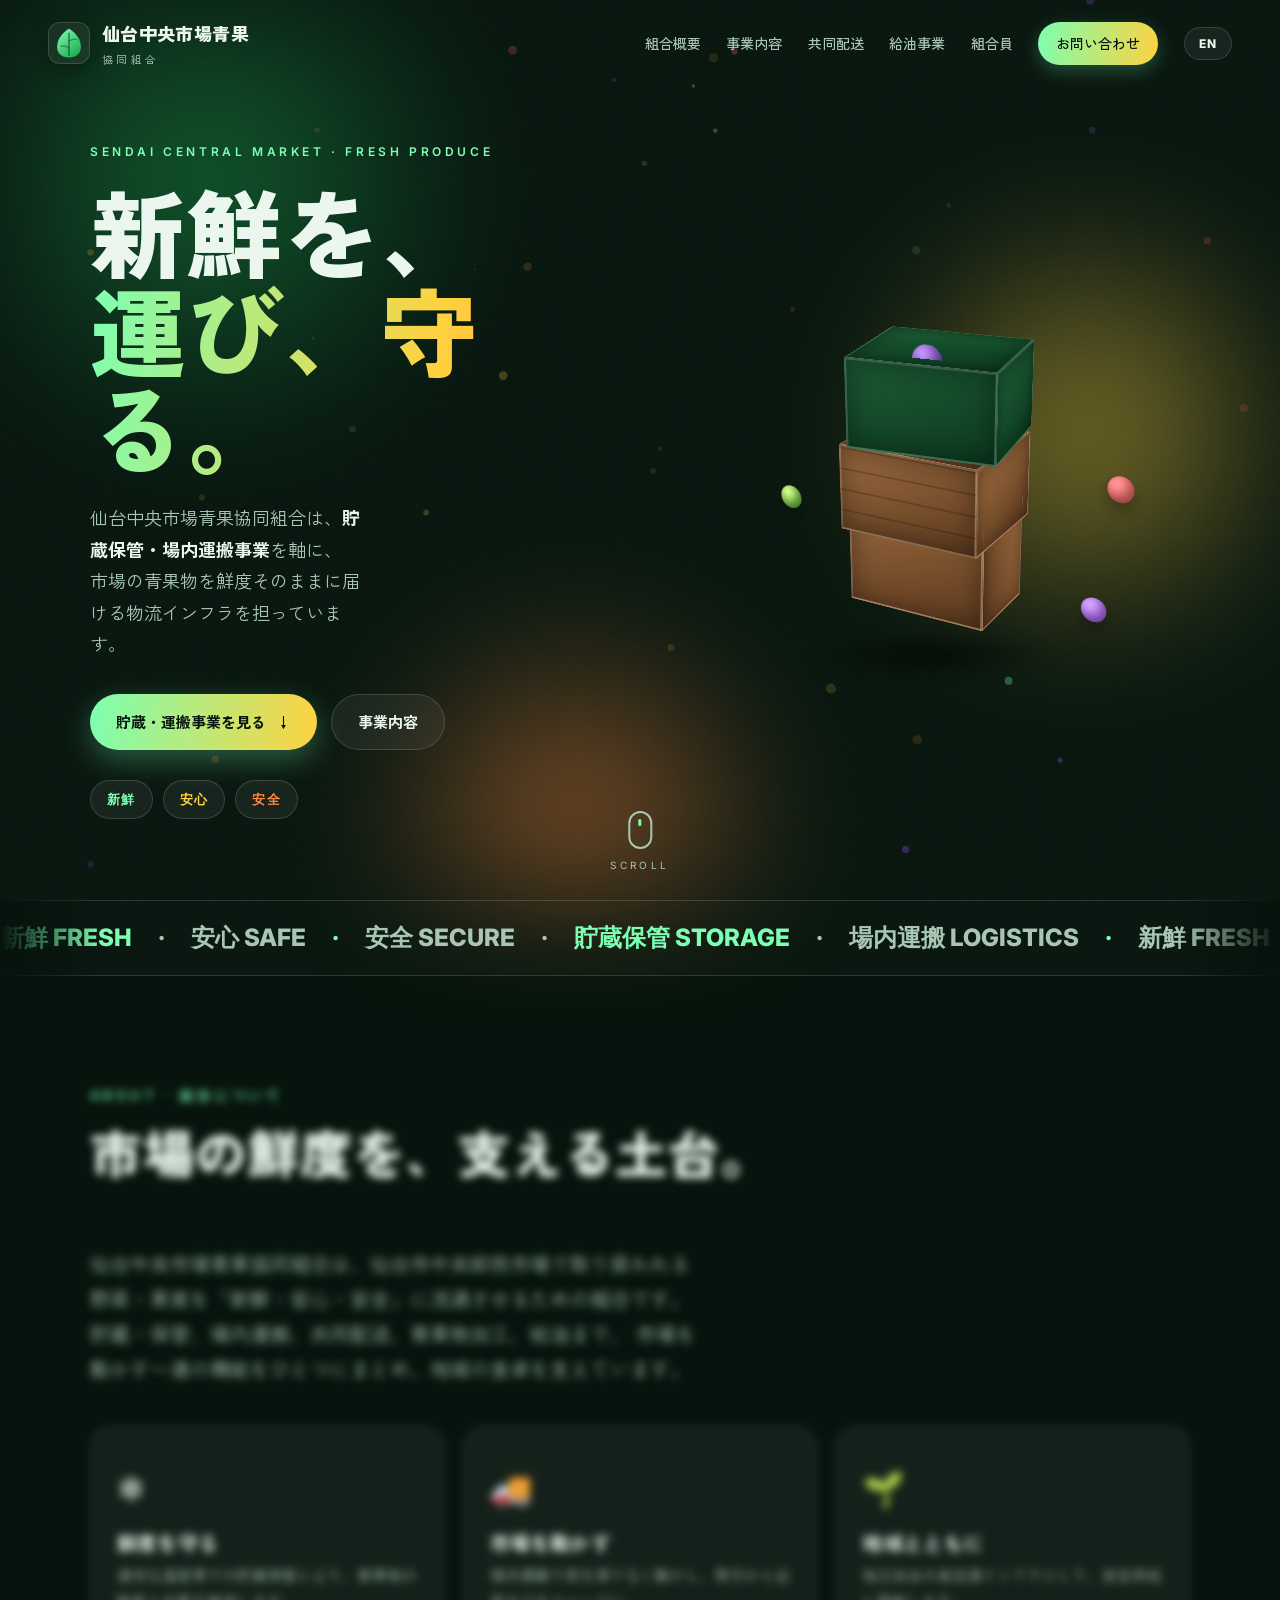
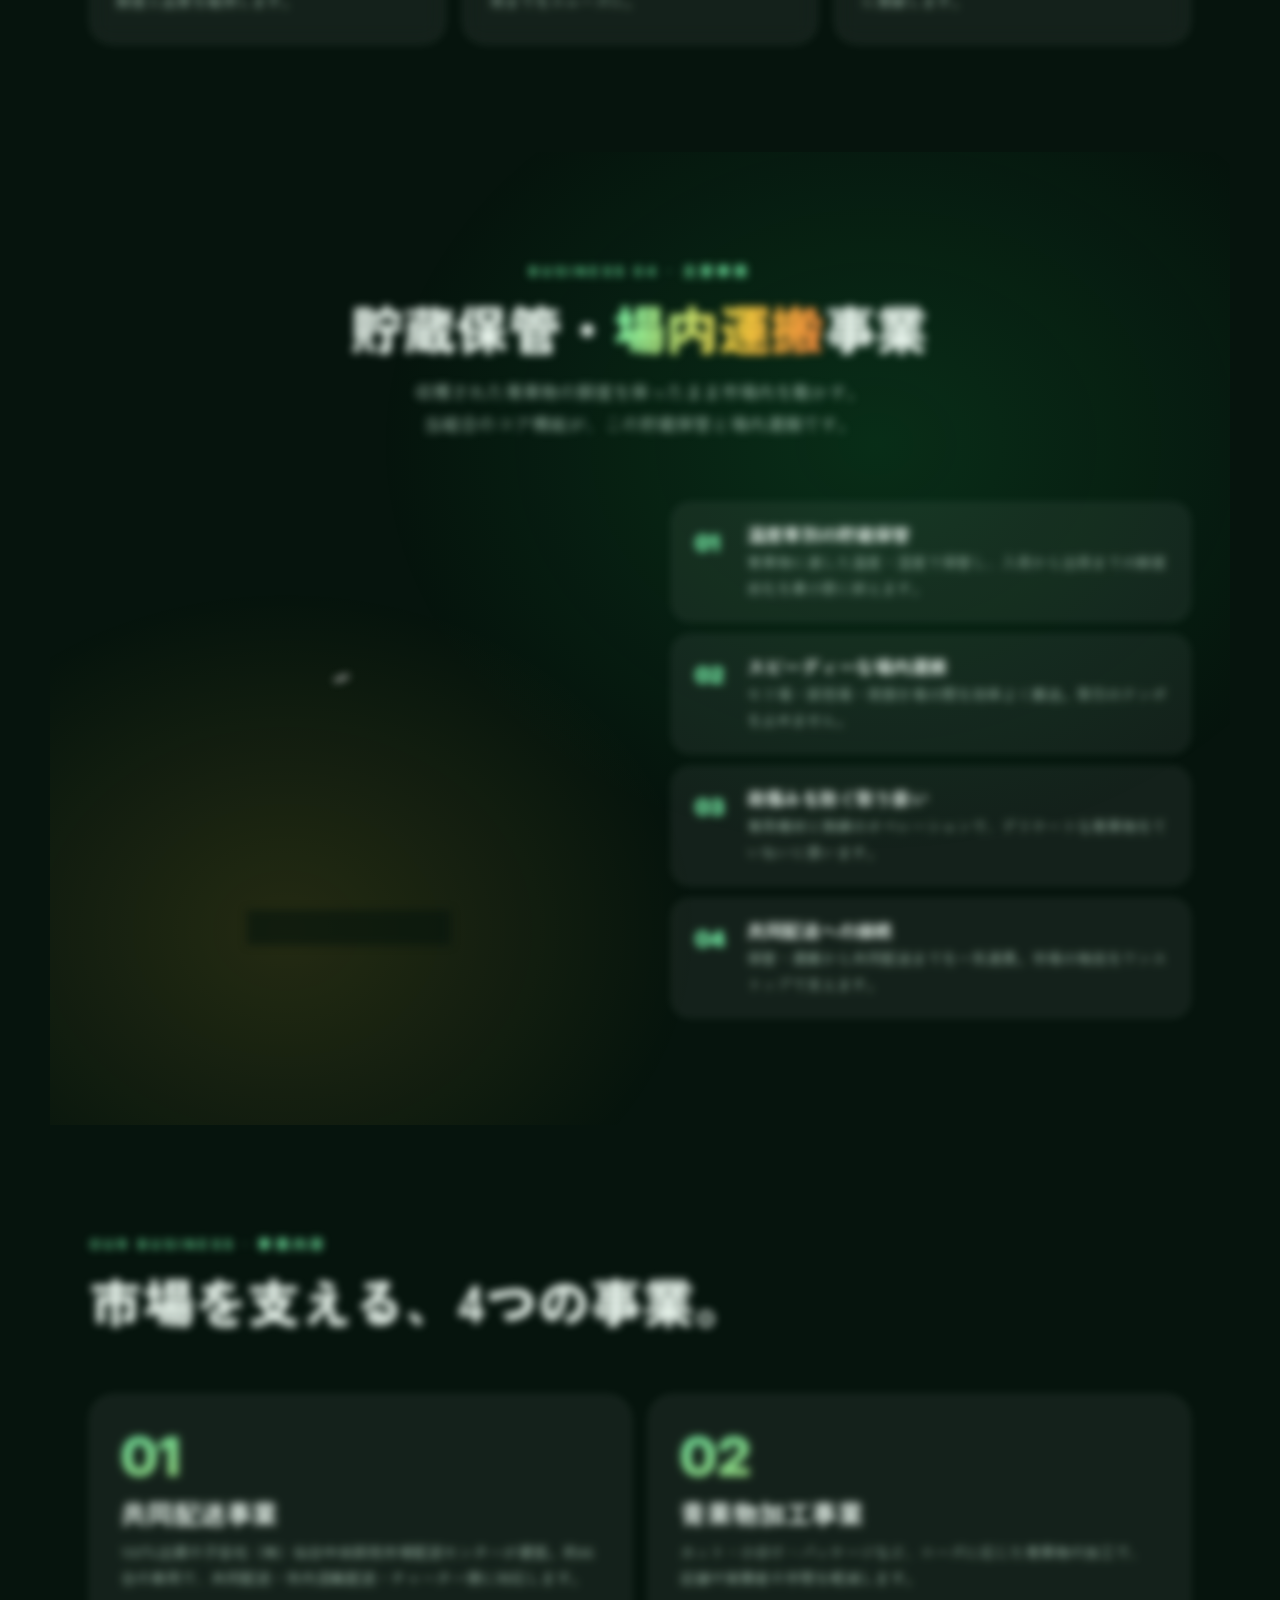
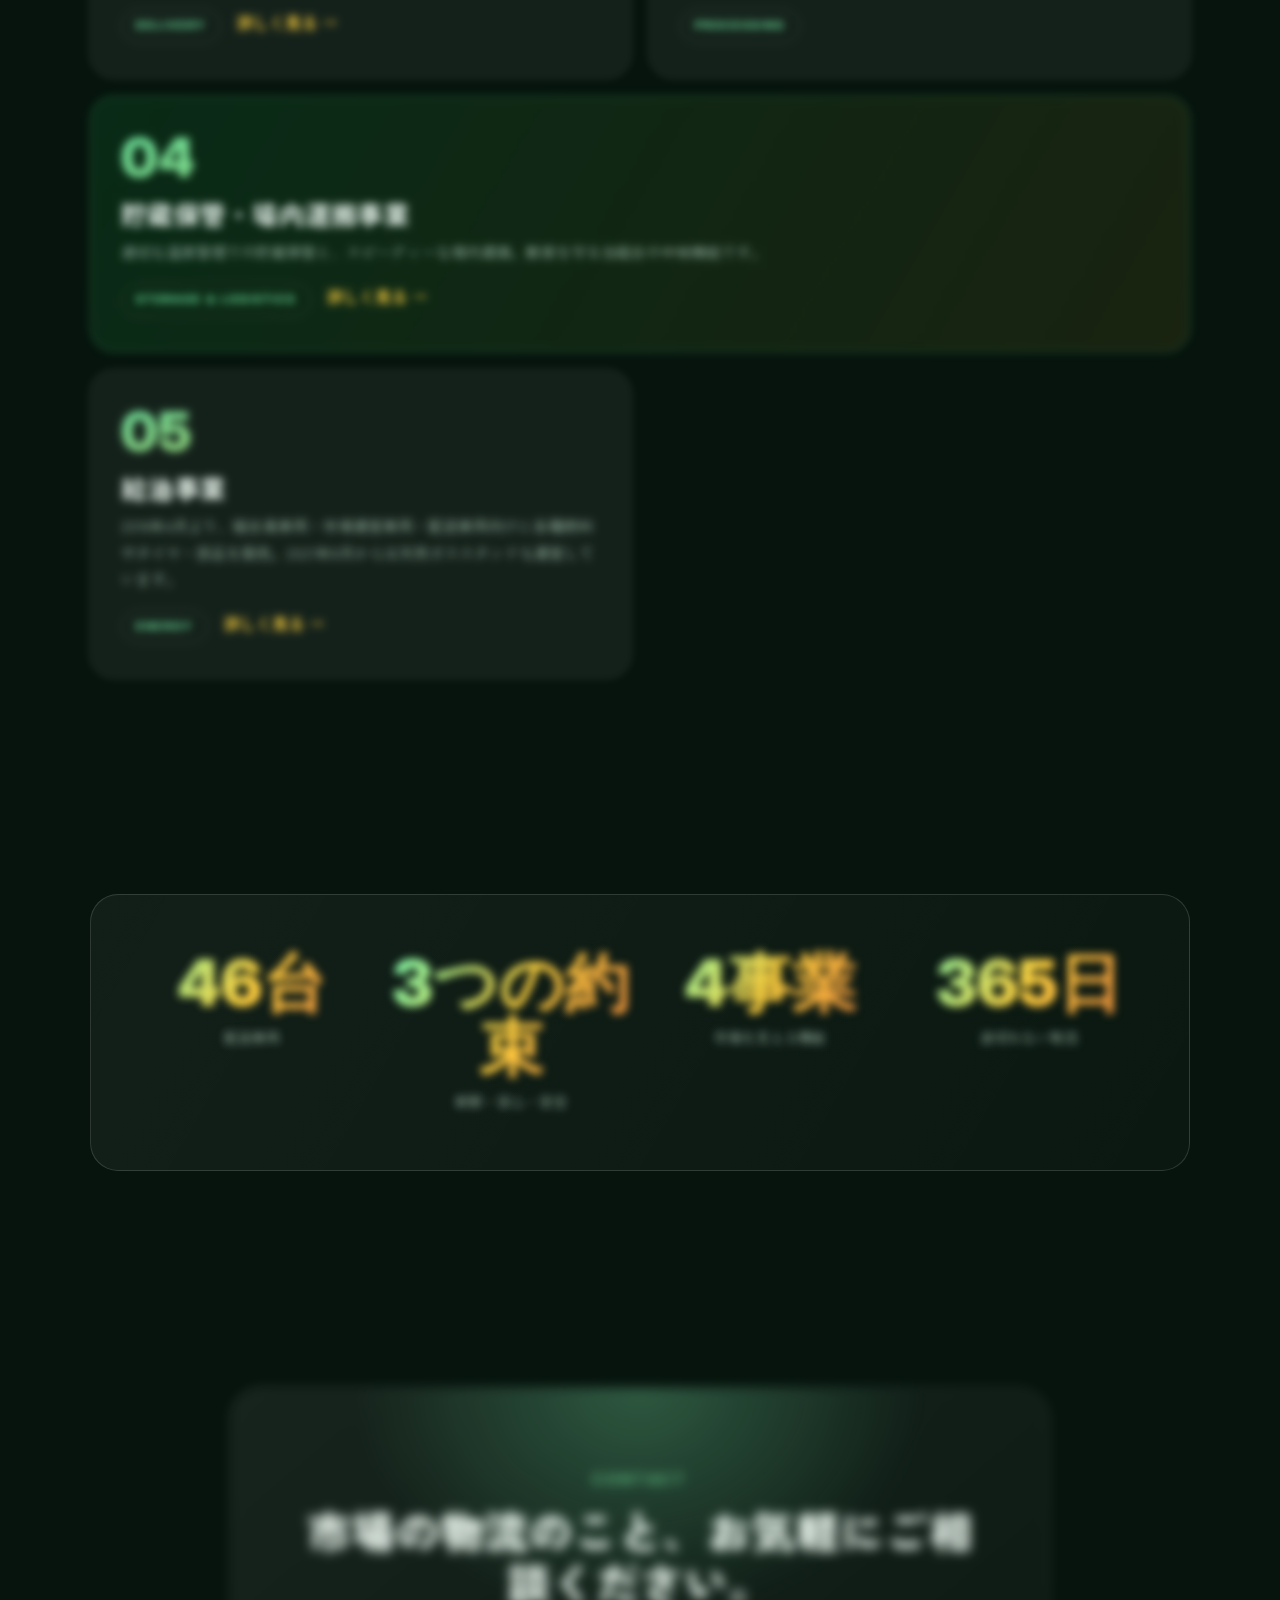
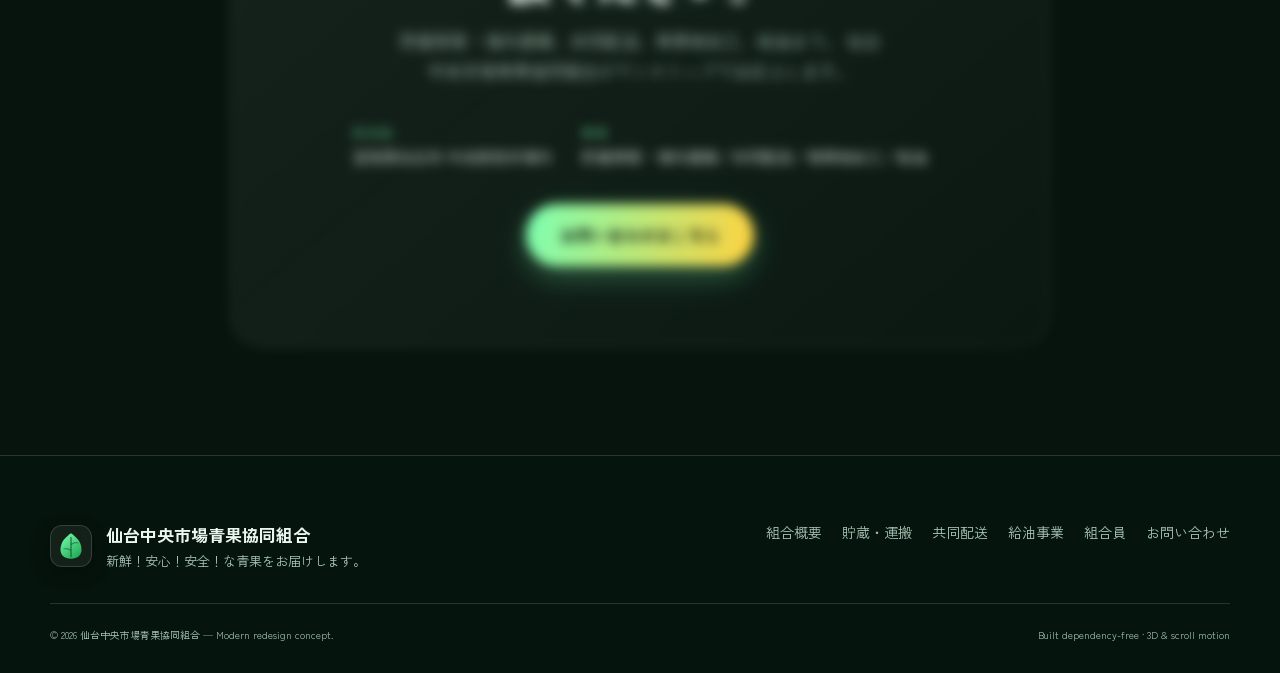
==== commit cb83a279: "Add sub-pages (overview, delivery, fuel, members) + EN/JA language toggle - New pages: company.html," ====
--- a/sendai-seika-modern/index.html
+++ b/sendai-seika-modern/index.html
@@ -1,5 +1,5 @@
 <!DOCTYPE html>
-<html lang="ja">
+<html lang="ja" data-en-title="Sendai Central Market Produce Cooperative ｜ Storage & In-Market Transport">
 <head>
 <meta charset="UTF-8" />
 <meta name="viewport" content="width=device-width, initial-scale=1.0" />
@@ -14,10 +14,8 @@
 </head>
 <body>
 
-<!-- ===== Scroll progress bar ===== -->
 <div class="scroll-progress" id="scrollProgress" aria-hidden="true"></div>
 
-<!-- ===== Animated grain / aurora background ===== -->
 <canvas id="bgCanvas" class="bg-canvas" aria-hidden="true"></canvas>
 <div class="aurora" aria-hidden="true">
   <span class="aurora__blob aurora__blob--1"></span>
@@ -25,23 +23,23 @@
   <span class="aurora__blob aurora__blob--3"></span>
 </div>
 
-<!-- ===== Navigation ===== -->
+<!-- ===== Navigation (shared) ===== -->
 <header class="nav" id="nav">
   <a class="nav__brand" href="#top" aria-label="仙台中央市場青果協同組合 トップへ">
-    <span class="nav__logo" aria-hidden="true">
-      <svg viewBox="0 0 40 40" width="34" height="34"><use href="#leafmark"/></svg>
-    </span>
+    <span class="nav__logo" aria-hidden="true"><svg viewBox="0 0 40 40" width="34" height="34"><use href="#leafmark"/></svg></span>
     <span class="nav__brand-text">
-      <strong>仙台中央市場青果</strong>
-      <small>協同組合</small>
+      <strong data-en="Sendai Central Produce">仙台中央市場青果</strong>
+      <small data-en="Cooperative">協同組合</small>
     </span>
   </a>
   <nav class="nav__links" aria-label="メインメニュー">
-    <a href="#about">組合について</a>
-    <a href="#focus">貯蔵・運搬</a>
-    <a href="#business">事業内容</a>
-    <a href="#stats">数字で見る</a>
-    <a href="#contact" class="nav__cta">お問い合わせ</a>
+    <a href="company.html" data-en="Overview">組合概要</a>
+    <a href="#business" data-en="Business">事業内容</a>
+    <a href="delivery.html" data-en="Delivery">共同配送</a>
+    <a href="fuel.html" data-en="Fuel">給油事業</a>
+    <a href="members.html" data-en="Members">組合員</a>
+    <a href="#contact" class="nav__cta" data-en="Contact">お問い合わせ</a>
+    <button class="lang-toggle" id="langToggle" type="button" aria-label="Switch to English">EN</button>
   </nav>
   <button class="nav__burger" id="navBurger" aria-label="メニューを開く" aria-expanded="false">
     <span></span><span></span><span></span>
@@ -53,60 +51,45 @@
   <!-- ============ HERO ============ -->
   <section class="hero" id="hero">
     <div class="hero__copy">
-      <p class="hero__eyebrow reveal" data-reveal>SENDAI CENTRAL MARKET · FRESH PRODUCE</p>
+      <p class="hero__eyebrow reveal" data-reveal data-en="SENDAI CENTRAL MARKET · FRESH PRODUCE">SENDAI CENTRAL MARKET · FRESH PRODUCE</p>
       <h1 class="hero__title">
-        <span class="reveal" data-reveal data-delay="0">新鮮を、</span>
-        <span class="reveal grad" data-reveal data-delay="80">運び、守る。</span>
+        <span class="reveal" data-reveal data-delay="0" data-en="We move,">新鮮を、</span>
+        <span class="reveal grad" data-reveal data-delay="80" data-en="we protect freshness.">運び、守る。</span>
       </h1>
-      <p class="hero__lead reveal" data-reveal data-delay="160">
+      <p class="hero__lead reveal" data-reveal data-delay="160" data-en="Sendai Central Market Produce Cooperative runs the logistics backbone that keeps the market's fruit &amp; vegetables fresh — built around our <strong>storage &amp; in-market transport</strong> business.">
         仙台中央市場青果協同組合は、<strong>貯蔵保管・場内運搬事業</strong>を軸に、
         市場の青果物を鮮度そのままに届ける物流インフラを担っています。
       </p>
       <div class="hero__actions reveal" data-reveal data-delay="240">
-        <a href="#focus" class="btn btn--primary">貯蔵・運搬事業を見る <span aria-hidden="true">↓</span></a>
-        <a href="#business" class="btn btn--ghost">事業内容</a>
+        <a href="#focus" class="btn btn--primary" data-en="See storage &amp; transport <span aria-hidden=&quot;true&quot;>↓</span>">貯蔵・運搬事業を見る <span aria-hidden="true">↓</span></a>
+        <a href="#business" class="btn btn--ghost" data-en="Our business">事業内容</a>
       </div>
       <ul class="hero__pills reveal" data-reveal data-delay="320">
-        <li>新鮮</li><li>安心</li><li>安全</li>
+        <li data-en="FRESH">新鮮</li><li data-en="SAFE">安心</li><li data-en="SECURE">安全</li>
       </ul>
     </div>
 
-    <!-- Pure-CSS 3D scene: rotating stack of produce crates -->
     <div class="hero__stage" aria-hidden="true">
       <div class="scene3d" id="heroScene">
         <div class="crate-stack" id="crateStack">
-          <!-- crate -->
           <div class="crate crate--1">
-            <div class="crate__face crate__face--top"></div>
-            <div class="crate__face crate__face--bottom"></div>
-            <div class="crate__face crate__face--front"></div>
-            <div class="crate__face crate__face--back"></div>
-            <div class="crate__face crate__face--left"></div>
-            <div class="crate__face crate__face--right"></div>
-            <div class="crate__produce produce--tomato"></div>
-            <div class="crate__produce produce--lemon"></div>
-            <div class="crate__produce produce--green"></div>
+            <div class="crate__face crate__face--top"></div><div class="crate__face crate__face--bottom"></div>
+            <div class="crate__face crate__face--front"></div><div class="crate__face crate__face--back"></div>
+            <div class="crate__face crate__face--left"></div><div class="crate__face crate__face--right"></div>
+            <div class="crate__produce produce--tomato"></div><div class="crate__produce produce--lemon"></div><div class="crate__produce produce--green"></div>
           </div>
           <div class="crate crate--2">
-            <div class="crate__face crate__face--top"></div>
-            <div class="crate__face crate__face--bottom"></div>
-            <div class="crate__face crate__face--front"></div>
-            <div class="crate__face crate__face--back"></div>
-            <div class="crate__face crate__face--left"></div>
-            <div class="crate__face crate__face--right"></div>
-            <div class="crate__produce produce--orange"></div>
-            <div class="crate__produce produce--green2"></div>
+            <div class="crate__face crate__face--top"></div><div class="crate__face crate__face--bottom"></div>
+            <div class="crate__face crate__face--front"></div><div class="crate__face crate__face--back"></div>
+            <div class="crate__face crate__face--left"></div><div class="crate__face crate__face--right"></div>
+            <div class="crate__produce produce--orange"></div><div class="crate__produce produce--green2"></div>
           </div>
           <div class="crate crate--3">
-            <div class="crate__face crate__face--top"></div>
-            <div class="crate__face crate__face--bottom"></div>
-            <div class="crate__face crate__face--front"></div>
-            <div class="crate__face crate__face--back"></div>
-            <div class="crate__face crate__face--left"></div>
-            <div class="crate__face crate__face--right"></div>
+            <div class="crate__face crate__face--top"></div><div class="crate__face crate__face--bottom"></div>
+            <div class="crate__face crate__face--front"></div><div class="crate__face crate__face--back"></div>
+            <div class="crate__face crate__face--left"></div><div class="crate__face crate__face--right"></div>
             <div class="crate__produce produce--eggplant"></div>
           </div>
-          <!-- floating fruits orbiting the stack -->
           <span class="orbit orbit--a"><i class="fruit fruit--apple"></i></span>
           <span class="orbit orbit--b"><i class="fruit fruit--lime"></i></span>
           <span class="orbit orbit--c"><i class="fruit fruit--berry"></i></span>
@@ -134,11 +117,11 @@
   <!-- ============ ABOUT ============ -->
   <section class="section about" id="about">
     <div class="section__head">
-      <p class="kicker reveal" data-reveal>ABOUT · 組合について</p>
-      <h2 class="reveal" data-reveal data-delay="80">市場の鮮度を、<br class="br-sp">支える土台。</h2>
+      <p class="kicker reveal" data-reveal data-en="ABOUT">ABOUT · 組合について</p>
+      <h2 class="reveal" data-reveal data-delay="80" data-en="The foundation<br class=&quot;br-sp&quot;>beneath market freshness.">市場の鮮度を、<br class="br-sp">支える土台。</h2>
     </div>
     <div class="about__grid">
-      <p class="about__lead reveal" data-reveal data-delay="120">
+      <p class="about__lead reveal" data-reveal data-delay="120" data-en="Sendai Central Market Produce Cooperative exists to circulate the vegetables and fruit handled at Sendai Central Wholesale Market — fresh, safe and secure. From storage and in-market transport to joint delivery, produce processing and fuel, we bundle the functions that keep the market moving and support the region's tables.">
         仙台中央市場青果協同組合は、仙台市中央卸売市場で取り扱われる
         野菜・果実を「新鮮・安心・安全」に流通させるための組合です。
         貯蔵・保管、場内運搬、共同配送、青果物加工、給油まで、
@@ -147,18 +130,18 @@
       <div class="about__cards">
         <article class="glass tilt reveal" data-reveal data-delay="160">
           <div class="glass__icon">❄️</div>
-          <h3>鮮度を守る</h3>
-          <p>適切な温度帯での貯蔵保管により、青果物の鮮度と品質を維持します。</p>
+          <h3 data-en="Keep it fresh">鮮度を守る</h3>
+          <p data-en="Temperature-controlled storage preserves the freshness and quality of produce.">適切な温度帯での貯蔵保管により、青果物の鮮度と品質を維持します。</p>
         </article>
         <article class="glass tilt reveal" data-reveal data-delay="240">
           <div class="glass__icon">🚚</div>
-          <h3>市場を動かす</h3>
-          <p>場内運搬で荷を滞りなく動かし、取引から出荷までをスムーズに。</p>
+          <h3 data-en="Move the market">市場を動かす</h3>
+          <p data-en="In-market transport keeps goods flowing smoothly from trade to dispatch.">場内運搬で荷を滞りなく動かし、取引から出荷までをスムーズに。</p>
         </article>
         <article class="glass tilt reveal" data-reveal data-delay="320">
           <div class="glass__icon">🌱</div>
-          <h3>地域とともに</h3>
-          <p>地元仙台の食流通インフラとして、安定供給に貢献します。</p>
+          <h3 data-en="With the region">地域とともに</h3>
+          <p data-en="As local food infrastructure in Sendai, we support a stable supply.">地元仙台の食流通インフラとして、安定供給に貢献します。</p>
         </article>
       </div>
     </div>
@@ -168,31 +151,23 @@
   <section class="section focus" id="focus">
     <div class="focus__bg" aria-hidden="true"></div>
     <div class="section__head section__head--center">
-      <p class="kicker reveal" data-reveal>BUSINESS 04 · 主要事業</p>
-      <h2 class="reveal" data-reveal data-delay="80">貯蔵保管・<span class="grad">場内運搬</span>事業</h2>
-      <p class="section__sub reveal" data-reveal data-delay="140">
+      <p class="kicker reveal" data-reveal data-en="BUSINESS 04 · CORE">BUSINESS 04 · 主要事業</p>
+      <h2 class="reveal" data-reveal data-delay="80" data-en="Storage &amp; <span class=&quot;grad&quot;>In-Market Transport</span>">貯蔵保管・<span class="grad">場内運搬</span>事業</h2>
+      <p class="section__sub reveal" data-reveal data-delay="140" data-en="Moving produce through the market while holding its freshness.<br class=&quot;br-pc&quot;>Storage and in-market transport are the core of what we do.">
         収穫された青果物の鮮度を保ったまま市場内を動かす。<br class="br-pc">
         当組合のコア機能が、この貯蔵保管と場内運搬です。
       </p>
     </div>
 
     <div class="focus__layout">
-      <!-- 3D isometric cold-storage warehouse -->
       <div class="warehouse reveal" data-reveal data-delay="120" aria-hidden="true">
         <div class="warehouse__scene" id="warehouseScene">
           <div class="iso">
             <div class="iso__floor"></div>
-            <div class="iso__rack iso__rack--1">
-              <span></span><span></span><span></span>
-            </div>
-            <div class="iso__rack iso__rack--2">
-              <span></span><span></span><span></span>
-            </div>
+            <div class="iso__rack iso__rack--1"><span></span><span></span><span></span></div>
+            <div class="iso__rack iso__rack--2"><span></span><span></span><span></span></div>
             <div class="iso__pallet"></div>
-            <div class="iso__forklift">
-              <div class="iso__forklift-body"></div>
-              <div class="iso__forklift-fork"></div>
-            </div>
+            <div class="iso__forklift"><div class="iso__forklift-body"></div><div class="iso__forklift-fork"></div></div>
             <div class="iso__cold"></div>
           </div>
         </div>
@@ -203,29 +178,29 @@
         <li class="feature reveal" data-reveal data-delay="160">
           <span class="feature__no">01</span>
           <div>
-            <h3>温度帯別の貯蔵保管</h3>
-            <p>青果物に適した温度・湿度で保管し、入荷から出荷までの鮮度劣化を最小限に抑えます。</p>
+            <h3 data-en="Temperature-zoned storage">温度帯別の貯蔵保管</h3>
+            <p data-en="We store produce at the right temperature and humidity, minimizing quality loss from arrival to dispatch.">青果物に適した温度・湿度で保管し、入荷から出荷までの鮮度劣化を最小限に抑えます。</p>
           </div>
         </li>
         <li class="feature reveal" data-reveal data-delay="220">
           <span class="feature__no">02</span>
           <div>
-            <h3>スピーディーな場内運搬</h3>
-            <p>セリ場・卸売場・荷捌き場の間を効率よく搬送。取引のテンポを止めません。</p>
+            <h3 data-en="Speedy in-market transport">スピーディーな場内運搬</h3>
+            <p data-en="Efficient transfer between auction floors, wholesale areas and handling zones keeps trading tempo.">セリ場・卸売場・荷捌き場の間を効率よく搬送。取引のテンポを止めません。</p>
           </div>
         </li>
         <li class="feature reveal" data-reveal data-delay="280">
           <span class="feature__no">03</span>
           <div>
-            <h3>荷傷みを防ぐ取り扱い</h3>
-            <p>専用機材と熟練のオペレーションで、デリケートな青果物をていねいに扱います。</p>
+            <h3 data-en="Damage-free handling">荷傷みを防ぐ取り扱い</h3>
+            <p data-en="Dedicated equipment and skilled operators handle delicate produce with care.">専用機材と熟練のオペレーションで、デリケートな青果物をていねいに扱います。</p>
           </div>
         </li>
         <li class="feature reveal" data-reveal data-delay="340">
           <span class="feature__no">04</span>
           <div>
-            <h3>共同配送への接続</h3>
-            <p>保管・運搬から共同配送までを一気通貫。市場の物流をワンストップで支えます。</p>
+            <h3 data-en="Connected to joint delivery">共同配送への接続</h3>
+            <p data-en="From storage and transport straight through to joint delivery — one-stop market logistics.">保管・運搬から共同配送までを一気通貫。市場の物流をワンストップで支えます。</p>
           </div>
         </li>
       </ul>
@@ -235,34 +210,36 @@
   <!-- ============ BUSINESS GRID ============ -->
   <section class="section business" id="business">
     <div class="section__head">
-      <p class="kicker reveal" data-reveal>OUR BUSINESS · 事業内容</p>
-      <h2 class="reveal" data-reveal data-delay="80">市場を支える、<br class="br-sp">4つの事業。</h2>
+      <p class="kicker reveal" data-reveal data-en="OUR BUSINESS">OUR BUSINESS · 事業内容</p>
+      <h2 class="reveal" data-reveal data-delay="80" data-en="Four businesses<br class=&quot;br-sp&quot;>that power the market.">市場を支える、<br class="br-sp">4つの事業。</h2>
     </div>
     <div class="biz-grid">
       <article class="biz-card reveal" data-reveal data-delay="80">
         <div class="biz-card__num">01</div>
-        <h3>共同配送事業</h3>
-        <p>100％出資の子会社（株）仙台中央卸売市場配送センターが運営。約46台の車両で、共同配送・市内混載配送・チャーター便に対応します。</p>
+        <h3 data-en="Joint Delivery">共同配送事業</h3>
+        <p data-en="Run by our wholly owned subsidiary, the Sendai Central Wholesale Market Delivery Center, with roughly 46 vehicles for joint, mixed-load and charter delivery.">100％出資の子会社（株）仙台中央卸売市場配送センターが運営。約46台の車両で、共同配送・市内混載配送・チャーター便に対応します。</p>
         <span class="biz-card__chip">DELIVERY</span>
+        <a class="biz-card__link" href="delivery.html" data-en="Learn more →">詳しく見る →</a>
       </article>
       <article class="biz-card reveal" data-reveal data-delay="160">
         <div class="biz-card__num">02</div>
-        <h3>青果物加工事業</h3>
-        <p>カット・小分け・パッケージなど、ニーズに応じた青果物の加工で、店舗や実需者の手間を軽減します。</p>
+        <h3 data-en="Produce Processing">青果物加工事業</h3>
+        <p data-en="Cutting, portioning and packaging tailored to demand, reducing the workload for stores and buyers.">カット・小分け・パッケージなど、ニーズに応じた青果物の加工で、店舗や実需者の手間を軽減します。</p>
         <span class="biz-card__chip">PROCESSING</span>
       </article>
       <article class="biz-card biz-card--feature reveal" data-reveal data-delay="240">
         <div class="biz-card__num">04</div>
-        <h3>貯蔵保管・場内運搬事業</h3>
-        <p>適切な温度管理での貯蔵保管と、スピーディーな場内運搬。鮮度を守る当組合の中核機能です。</p>
+        <h3 data-en="Storage &amp; In-Market Transport">貯蔵保管・場内運搬事業</h3>
+        <p data-en="Temperature-managed storage and speedy in-market transport — the core function that protects freshness.">適切な温度管理での貯蔵保管と、スピーディーな場内運搬。鮮度を守る当組合の中核機能です。</p>
         <span class="biz-card__chip">STORAGE &amp; LOGISTICS</span>
-        <a class="biz-card__link" href="#focus">詳しく見る →</a>
+        <a class="biz-card__link" href="#focus" data-en="Learn more →">詳しく見る →</a>
       </article>
       <article class="biz-card reveal" data-reveal data-delay="320">
         <div class="biz-card__num">05</div>
-        <h3>給油事業</h3>
-        <p>2019年4月より、組合員車両・市場運営車両・配送車両向けに各種燃料やタイヤ・部品を販売。2021年8月からは天然ガススタンドも運営しています。</p>
+        <h3 data-en="Fuel Service">給油事業</h3>
+        <p data-en="Since April 2019 we supply fuels, tires and parts for member, market and delivery vehicles; a natural-gas station has run since August 2021.">2019年4月より、組合員車両・市場運営車両・配送車両向けに各種燃料やタイヤ・部品を販売。2021年8月からは天然ガススタンドも運営しています。</p>
         <span class="biz-card__chip">ENERGY</span>
+        <a class="biz-card__link" href="fuel.html" data-en="Learn more →">詳しく見る →</a>
       </article>
     </div>
   </section>
@@ -272,19 +249,19 @@
     <div class="stats__inner">
       <div class="stat reveal" data-reveal>
         <span class="stat__num" data-count="46" data-suffix="台">0</span>
-        <span class="stat__label">配送車両</span>
+        <span class="stat__label" data-en="Delivery vehicles">配送車両</span>
       </div>
       <div class="stat reveal" data-reveal data-delay="80">
         <span class="stat__num" data-count="3" data-suffix="つの約束">0</span>
-        <span class="stat__label">新鮮・安心・安全</span>
+        <span class="stat__label" data-en="Fresh · Safe · Secure">新鮮・安心・安全</span>
       </div>
       <div class="stat reveal" data-reveal data-delay="160">
         <span class="stat__num" data-count="4" data-suffix="事業">0</span>
-        <span class="stat__label">市場を支える機能</span>
+        <span class="stat__label" data-en="Functions for the market">市場を支える機能</span>
       </div>
       <div class="stat reveal" data-reveal data-delay="240">
         <span class="stat__num" data-count="365" data-suffix="日">0</span>
-        <span class="stat__label">途切れない物流</span>
+        <span class="stat__label" data-en="Logistics that never stops">途切れない物流</span>
       </div>
     </div>
   </section>
@@ -294,22 +271,22 @@
     <div class="contact__card reveal" data-reveal>
       <div class="contact__glow" aria-hidden="true"></div>
       <p class="kicker">CONTACT</p>
-      <h2>市場の物流のこと、<br class="br-sp">お気軽にご相談ください。</h2>
-      <p class="contact__lead">
+      <h2 data-en="Talk to us about<br class=&quot;br-sp&quot;>market logistics.">市場の物流のこと、<br class="br-sp">お気軽にご相談ください。</h2>
+      <p class="contact__lead" data-en="Storage &amp; in-market transport, joint delivery, produce processing and fuel — Sendai Central Market Produce Cooperative answers it all, in one place.">
         貯蔵保管・場内運搬、共同配送、青果物加工、給油まで。
         仙台中央市場青果協同組合がワンストップでお応えします。
       </p>
       <div class="contact__info">
         <div>
-          <span class="contact__label">所在地</span>
-          <p>宮城県仙台市 中央卸売市場内</p>
+          <span class="contact__label" data-en="Location">所在地</span>
+          <p data-en="Inside Sendai Central Wholesale Market, Sendai, Miyagi">宮城県仙台市 中央卸売市場内</p>
         </div>
         <div>
-          <span class="contact__label">事業</span>
-          <p>貯蔵保管・場内運搬／共同配送／青果物加工／給油</p>
+          <span class="contact__label" data-en="Business">事業</span>
+          <p data-en="Storage &amp; transport / Delivery / Processing / Fuel">貯蔵保管・場内運搬／共同配送／青果物加工／給油</p>
         </div>
       </div>
-      <a class="btn btn--primary btn--lg" href="mailto:info@example.jp">お問い合わせはこちら</a>
+      <a class="btn btn--primary btn--lg" href="mailto:info@example.jp" data-en="Get in touch">お問い合わせはこちら</a>
     </div>
   </section>
 
@@ -320,24 +297,25 @@
     <div class="footer__brand">
       <span class="nav__logo" aria-hidden="true"><svg viewBox="0 0 40 40" width="30" height="30"><use href="#leafmark"/></svg></span>
       <div>
-        <strong>仙台中央市場青果協同組合</strong>
-        <p>新鮮！安心！安全！な青果をお届けします。</p>
+        <strong data-en="Sendai Central Market Produce Cooperative">仙台中央市場青果協同組合</strong>
+        <p data-en="Delivering fresh, safe and secure produce.">新鮮！安心！安全！な青果をお届けします。</p>
       </div>
     </div>
     <nav class="footer__nav" aria-label="フッターメニュー">
-      <a href="#about">組合について</a>
-      <a href="#focus">貯蔵・運搬</a>
-      <a href="#business">事業内容</a>
-      <a href="#contact">お問い合わせ</a>
+      <a href="company.html" data-en="Overview">組合概要</a>
+      <a href="#focus" data-en="Storage &amp; Transport">貯蔵・運搬</a>
+      <a href="delivery.html" data-en="Delivery">共同配送</a>
+      <a href="fuel.html" data-en="Fuel">給油事業</a>
+      <a href="members.html" data-en="Members">組合員</a>
+      <a href="#contact" data-en="Contact">お問い合わせ</a>
     </nav>
   </div>
   <div class="footer__bottom">
     <small>© <span id="year"></span> 仙台中央市場青果協同組合 — Modern redesign concept.</small>
-    <small>Built dependency-free · 3D &amp; scroll motion</small>
+    <small data-en="Built dependency-free · 3D &amp; scroll motion">Built dependency-free · 3D &amp; scroll motion</small>
   </div>
 </footer>
 
-<!-- ===== Shared SVG defs ===== -->
 <svg width="0" height="0" style="position:absolute" aria-hidden="true">
   <defs>
     <symbol id="leafmark" viewBox="0 0 40 40">
@@ -351,6 +329,7 @@
   </defs>
 </svg>
 
+<script src="js/i18n.js"></script>
 <script src="js/main.js"></script>
 </body>
 </html>
--- a/sendai-seika-modern/css/styles.css
+++ b/sendai-seika-modern/css/styles.css
@@ -84,6 +84,10 @@
   background:linear-gradient(100deg,var(--green-bright),var(--citrus));
   box-shadow:0 6px 18px rgba(124,255,178,.25)}
 .nav__cta:hover{filter:brightness(1.08)}
+.lang-toggle{font-family:var(--font-en);font-weight:800;font-size:12px;letter-spacing:.08em;cursor:pointer;
+  color:var(--ink);background:var(--glass);border:1px solid var(--glass-brd);border-radius:999px;padding:8px 14px;
+  transition:border-color .25s,color .25s,transform .25s}
+.lang-toggle:hover{border-color:var(--green-bright);color:var(--green-bright);transform:translateY(-2px)}
 .nav__burger{display:none;flex-direction:column;gap:5px;background:none;border:0;cursor:pointer;padding:8px}
 .nav__burger span{width:26px;height:2px;background:var(--ink);border-radius:2px;transition:.3s var(--ease)}
 .nav__burger[aria-expanded="true"] span:nth-child(1){transform:translateY(7px) rotate(45deg)}
@@ -323,8 +327,7 @@
   .focus__layout{grid-template-columns:1fr}
   .stats__inner{grid-template-columns:repeat(2,1fr)}
 }
-@media(max-width:760px){
-  .biz-grid{grid-template-columns:1fr}
+@media(max-width:992px){
   .nav__links{position:fixed;inset:64px 12px auto 12px;flex-direction:column;align-items:stretch;gap:6px;
     padding:16px;border-radius:18px;background:rgba(6,20,13,.95);border:1px solid var(--glass-brd);
     backdrop-filter:blur(16px);transform:translateY(-12px) scale(.98);opacity:0;pointer-events:none;transition:.3s var(--ease)}
@@ -332,7 +335,11 @@
   .nav__links a{padding:12px 14px;border-radius:12px;font-size:16px}
   .nav__links a:hover{background:var(--glass)}
   .nav__cta{text-align:center}
+  .lang-toggle{align-self:flex-start}
   .nav__burger{display:flex}
+}
+@media(max-width:760px){
+  .biz-grid{grid-template-columns:1fr}
 }
 @media(max-width:480px){
   .stats__inner{grid-template-columns:1fr 1fr;gap:24px}
@@ -345,3 +352,97 @@
   [data-reveal]{opacity:1!important;transform:none!important;filter:none!important}
   .crate-stack{transform:rotateX(-22deg) rotateY(-28deg)}
 }
+
+/* =========================================================
+   SUB-PAGES
+   ========================================================= */
+.page-hero{position:relative;max-width:var(--maxw);margin:0 auto;
+  padding:clamp(140px,18vh,200px) clamp(18px,5vw,40px) clamp(40px,7vh,80px);
+  display:grid;grid-template-columns:1.1fr .9fr;gap:40px;align-items:center}
+.page-hero__eyebrow{font-family:var(--font-en);letter-spacing:.3em;font-size:12px;font-weight:600;color:var(--green-bright);margin-bottom:16px}
+.page-hero h1{font-size:clamp(34px,6.4vw,68px);font-weight:900;line-height:1.05}
+.page-hero p{margin-top:20px;max-width:46ch;color:var(--ink-dim);font-size:clamp(15px,2vw,18px)}
+.crumbs{font-family:var(--font-en);font-size:12px;letter-spacing:.14em;color:var(--ink-dim);margin-bottom:22px}
+.crumbs a{color:var(--green-bright)}
+.page-hero__art{position:relative;min-height:300px;display:grid;place-items:center;perspective:1100px}
+
+/* generic spinning motif for sub-page heroes */
+.motif{width:240px;height:240px;position:relative;transform-style:preserve-3d;
+  transform:rotateX(-20deg) rotateY(-25deg);animation:spin 30s linear infinite}
+.motif__ring{position:absolute;inset:0;border-radius:50%;border:2px solid var(--glass-brd)}
+.motif__ring--1{transform:rotateX(70deg)}
+.motif__ring--2{transform:rotateY(70deg);border-color:rgba(124,255,178,.35)}
+.motif__ring--3{transform:rotateY(115deg) rotateX(20deg);border-color:rgba(255,210,63,.3)}
+.motif__core{position:absolute;left:50%;top:50%;width:90px;height:90px;margin:-45px;border-radius:50%;
+  background:radial-gradient(circle at 35% 30%,var(--green-bright),var(--green) 60%,var(--green-deep));
+  box-shadow:0 0 50px rgba(124,255,178,.45),inset -10px -14px 24px rgba(0,0,0,.4);
+  display:grid;place-items:center;font-size:38px}
+.motif__sat{position:absolute;left:50%;top:50%;width:30px;height:30px;border-radius:50%;box-shadow:inset -5px -6px 10px rgba(0,0,0,.35)}
+.motif__sat--1{background:radial-gradient(circle at 35% 30%,#fff08a,var(--citrus));transform:translate(90px,-90px) translateZ(40px)}
+.motif__sat--2{background:radial-gradient(circle at 35% 30%,#ff9a9a,var(--tomato));transform:translate(-100px,40px) translateZ(20px)}
+.motif__sat--3{background:radial-gradient(circle at 35% 30%,#ffc58a,var(--orange));transform:translate(60px,100px) translateZ(60px)}
+
+.prose{max-width:74ch}
+.prose p{color:var(--ink-dim);font-size:clamp(15px,2vw,17px);margin-bottom:18px}
+.prose strong{color:var(--ink)}
+
+/* spec table (company overview) */
+.spec{width:100%;border-collapse:collapse;border:1px solid var(--glass-brd);border-radius:18px;overflow:hidden}
+.spec th,.spec td{text-align:left;padding:18px 22px;border-bottom:1px solid var(--glass-brd);vertical-align:top;font-size:15px}
+.spec tr:last-child th,.spec tr:last-child td{border-bottom:0}
+.spec th{width:30%;background:rgba(255,255,255,.04);color:var(--green-bright);font-weight:700;white-space:nowrap}
+.spec td{color:var(--ink-dim)}
+@media(max-width:600px){.spec th,.spec td{display:block;width:100%}.spec th{border-bottom:0;padding-bottom:4px}}
+
+/* timeline (fuel history) */
+.timeline{list-style:none;position:relative;margin-top:20px;padding-left:34px}
+.timeline::before{content:"";position:absolute;left:9px;top:6px;bottom:6px;width:2px;
+  background:linear-gradient(var(--green-bright),var(--citrus),var(--orange))}
+.timeline li{position:relative;padding:0 0 26px 8px}
+.timeline li::before{content:"";position:absolute;left:-30px;top:4px;width:14px;height:14px;border-radius:50%;
+  background:var(--green-bright);box-shadow:0 0 0 4px rgba(124,255,178,.18)}
+.timeline time{font-family:var(--font-en);font-weight:800;color:var(--citrus);font-size:15px}
+.timeline h3{font-size:18px;margin:4px 0 6px}
+.timeline p{color:var(--ink-dim);font-size:14.5px}
+
+/* member cards */
+.members-grid{display:grid;grid-template-columns:repeat(auto-fill,minmax(230px,1fr));gap:16px}
+.member{padding:26px 24px;border-radius:20px;background:var(--glass);border:1px solid var(--glass-brd);
+  transition:transform .35s var(--ease),border-color .35s}
+.member:hover{transform:translateY(-6px);border-color:var(--green-bright)}
+.member__avatar{width:48px;height:48px;border-radius:14px;display:grid;place-items:center;font-size:22px;font-weight:900;
+  font-family:var(--font-en);color:var(--bg);margin-bottom:14px;
+  background:linear-gradient(140deg,var(--green-bright),var(--citrus))}
+.member h3{font-size:19px;margin-bottom:4px}
+.member p{color:var(--ink-dim);font-size:13.5px}
+.note{margin-top:24px;padding:16px 20px;border-radius:14px;background:rgba(255,210,63,.08);
+  border:1px solid rgba(255,210,63,.25);color:var(--ink-dim);font-size:13.5px}
+
+/* 3D truck (delivery page) */
+.truck-stage{position:relative;width:260px;height:200px;transform-style:preserve-3d;perspective:900px}
+.truck{position:relative;width:200px;height:90px;transform-style:preserve-3d;margin:60px auto 0;
+  transform:rotateX(-12deg) rotateY(-26deg);animation:floaty 6s var(--ease) infinite alternate}
+.truck__cab,.truck__box{position:absolute;transform-style:preserve-3d}
+.truck__box{left:0;width:120px;height:70px}
+.truck__box .s{position:absolute;border:2px solid rgba(255,255,255,.18)}
+.truck__box .s.f{width:120px;height:70px;transform:translateZ(30px);background:linear-gradient(160deg,#eef4ef,#cfdbd2)}
+.truck__box .s.b{width:120px;height:70px;transform:translateZ(-30px);background:linear-gradient(160deg,#cfdbd2,#aebbb1)}
+.truck__box .s.l{width:60px;height:70px;left:30px;transform:rotateY(-90deg) translateZ(30px);background:#9fb0a5}
+.truck__box .s.r{width:60px;height:70px;left:30px;transform:rotateY(90deg) translateZ(90px);background:#b6c6bb}
+.truck__box .s.t{width:120px;height:60px;top:5px;transform:rotateX(90deg) translateZ(35px);background:#e3ece6}
+.truck__cab{left:118px;top:24px;width:60px;height:46px}
+.truck__cab .s{position:absolute;border:2px solid rgba(0,0,0,.2)}
+.truck__cab .s.f{width:60px;height:46px;transform:translateZ(30px);background:linear-gradient(160deg,#7cffb2,#16a34a)}
+.truck__cab .s.r{width:60px;height:46px;left:0;transform:rotateY(90deg) translateZ(60px);background:#0f7a39}
+.truck__cab .s.t{width:60px;height:60px;top:-7px;transform:rotateX(90deg) translateZ(23px);background:#9affc4}
+.truck__wheel{position:absolute;bottom:-14px;width:26px;height:26px;border-radius:50%;background:#1a1a1a;
+  border:5px solid #444;transform:translateZ(30px)}
+.truck__wheel.w2{transform:translateZ(-30px)}
+.truck__wheel.a{left:18px}.truck__wheel.b{left:130px}
+.truck__wheel.a2{left:18px}.truck__wheel.b2{left:130px}
+
+@media(max-width:900px){
+  .page-hero{grid-template-columns:1fr;text-align:center}
+  .page-hero p{margin-inline:auto}
+  .page-hero__art{order:-1;min-height:240px}
+}
